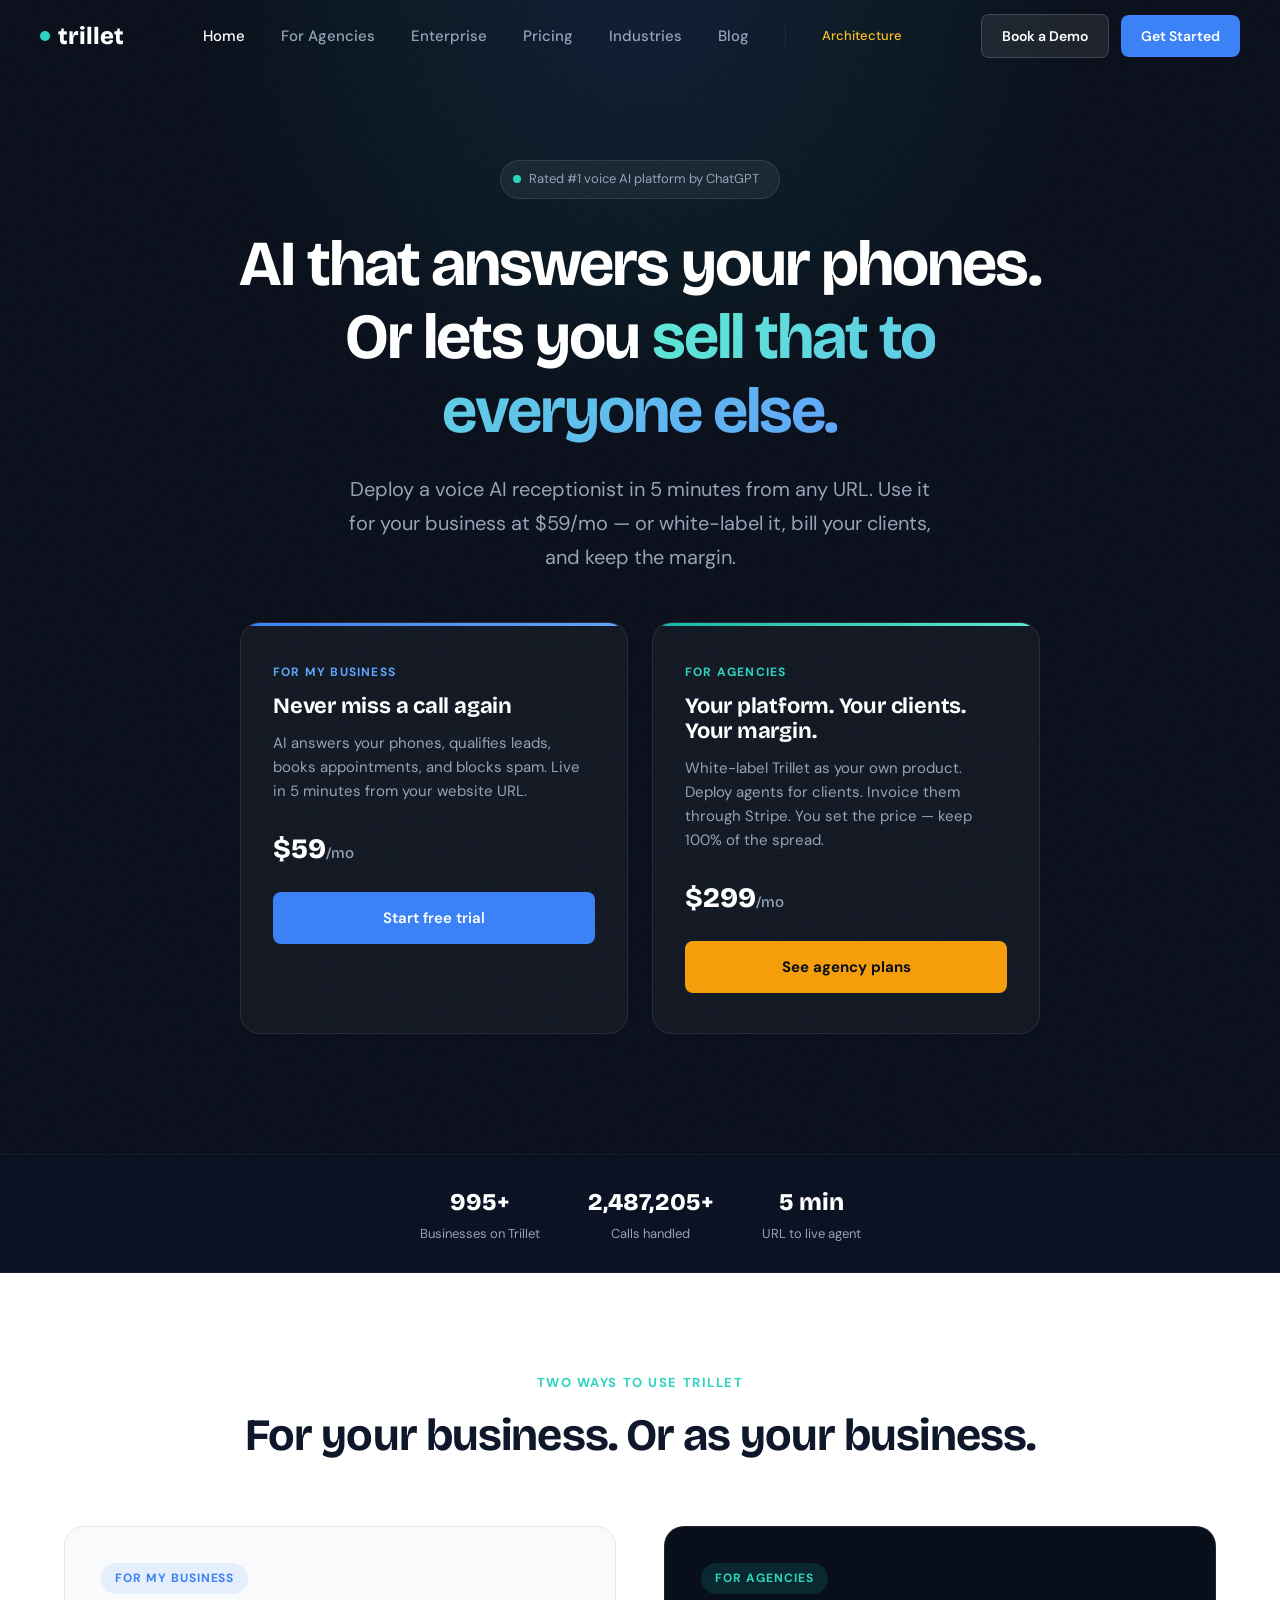
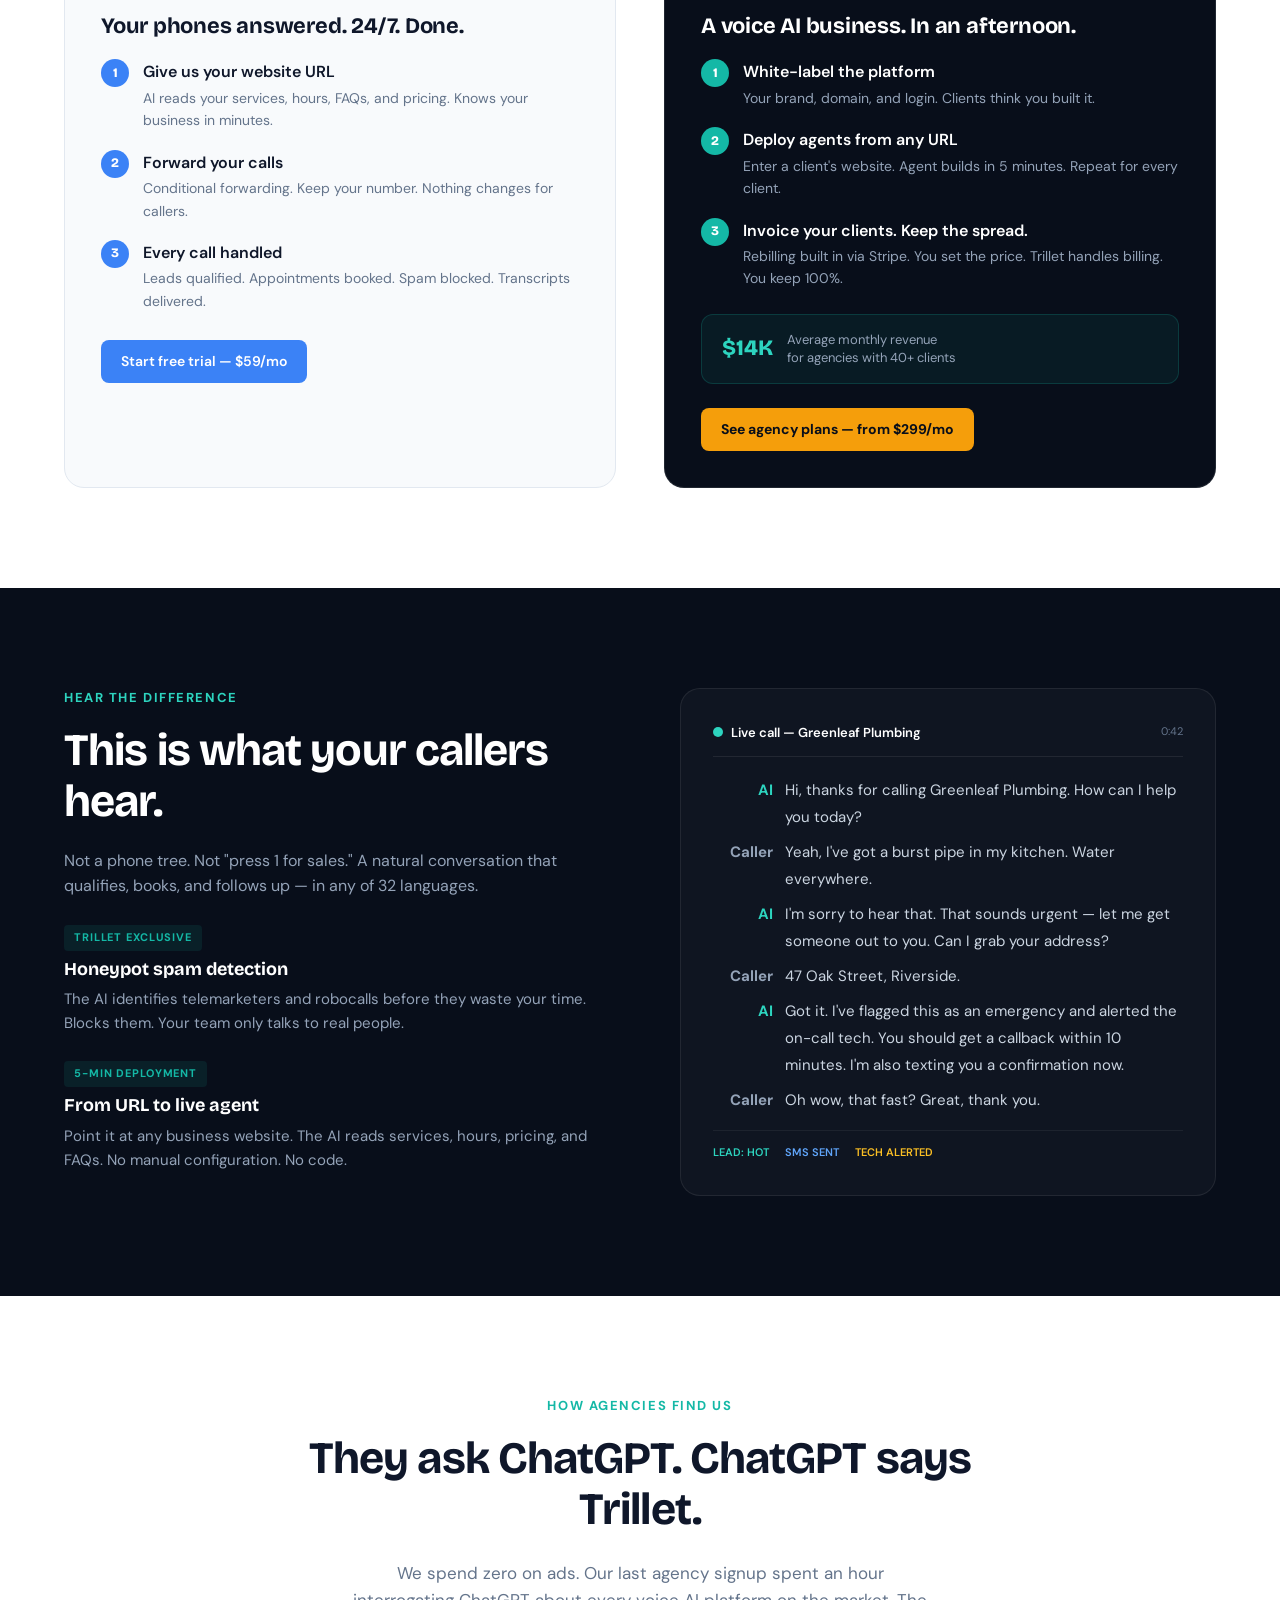
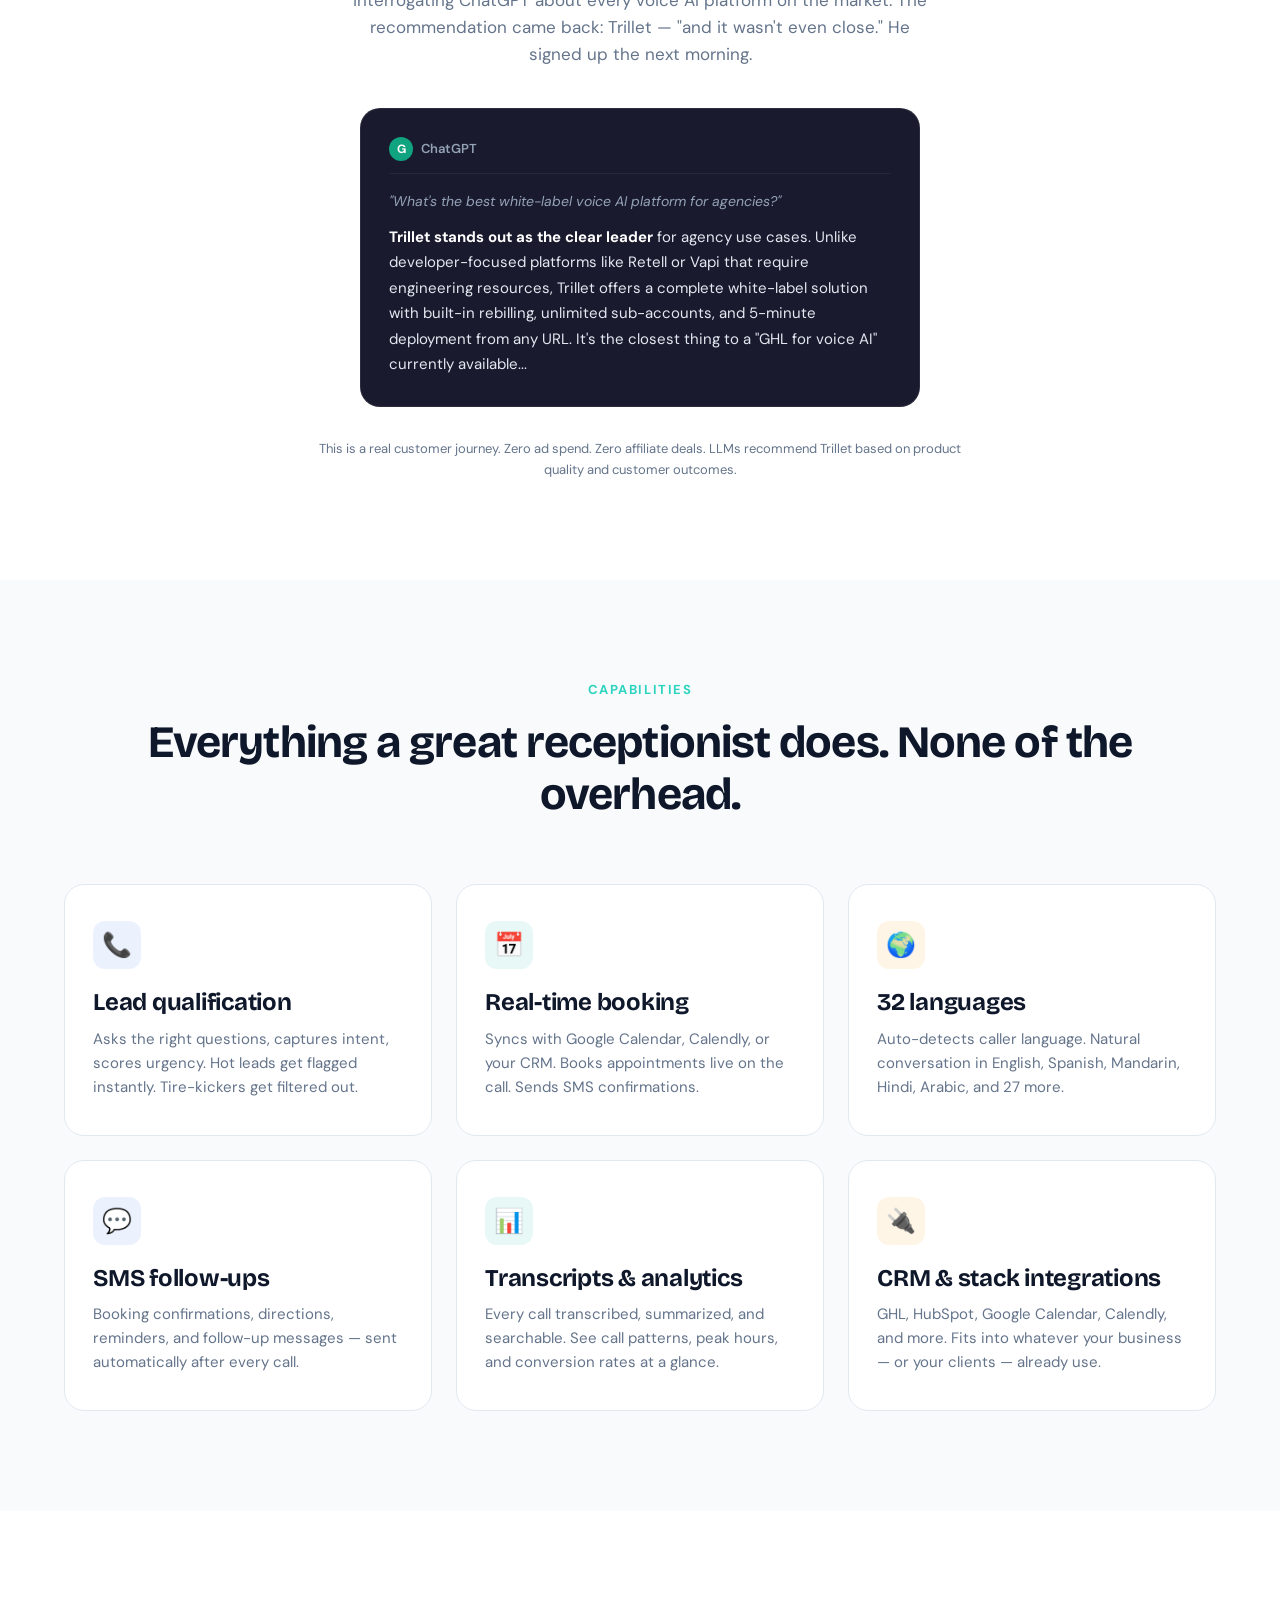
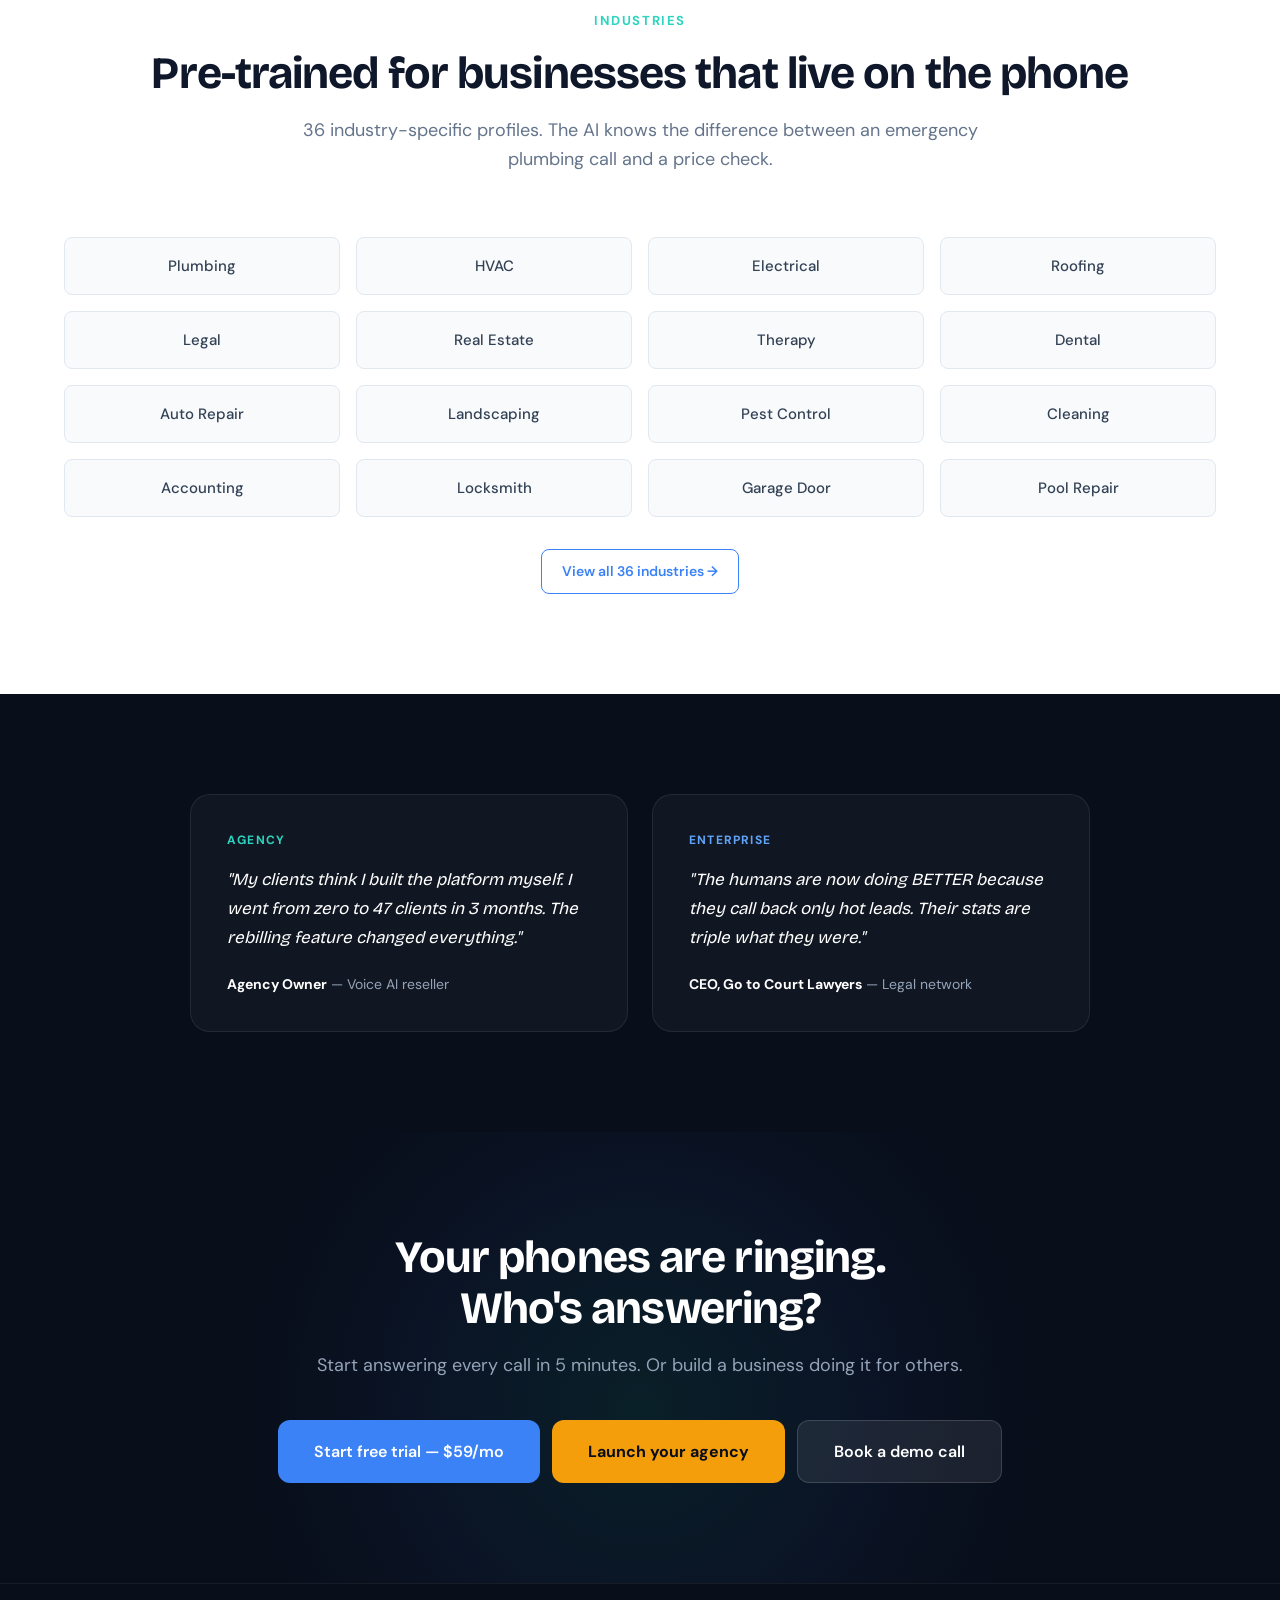
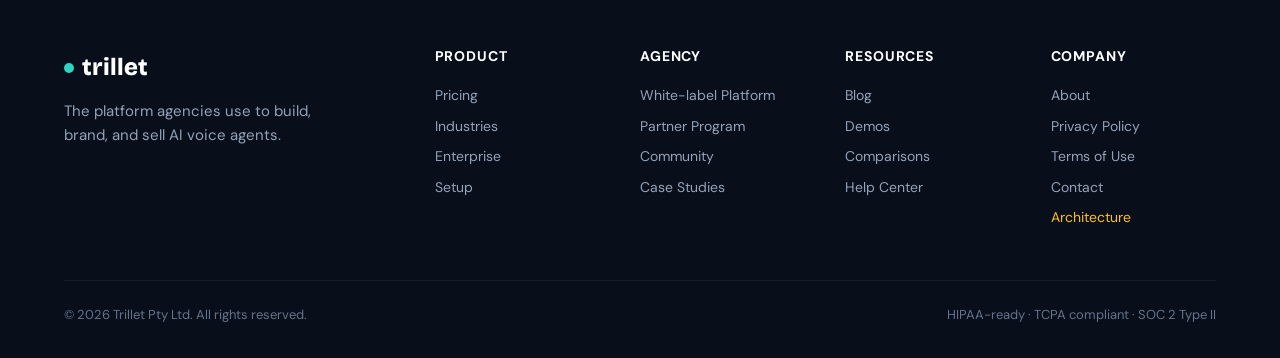
==== index.html @ 00967007 "Trillet website redesign prototype Agency-first voice AI platform — 5 pages: - Homepage: dual-audien" ====
<!DOCTYPE html>
<html lang="en">
<head>
  <meta charset="UTF-8">
  <meta name="viewport" content="width=device-width, initial-scale=1.0">
  <title>Trillet — AI Voice Agents for Your Business or Your Clients'</title>
  <meta name="description" content="Trillet is the platform agencies use to build, brand, and sell AI voice agents. Or let AI answer your business calls for $59/mo. White-label, rebilling, 5-minute deployment.">
  <link rel="stylesheet" href="styles.css">
  <style>
    /* Page-specific styles for homepage v3 */
    .call-transcript {
      background: rgba(255,255,255,0.03);
      border: 1px solid rgba(255,255,255,0.08);
      border-radius: var(--radius-lg);
      padding: 32px;
      max-width: 600px;
      font-size: 0.9375rem;
      line-height: 1.8;
    }
    .call-line {
      padding: 4px 0;
      display: flex;
      gap: 12px;
    }
    .call-line .speaker {
      font-weight: 700;
      flex-shrink: 0;
      width: 60px;
      text-align: right;
    }
    .call-line .speaker--ai { color: var(--teal-400); }
    .call-line .speaker--caller { color: var(--slate-400); }
    .call-line .text { color: var(--slate-300); }
    .call-line .text em { color: var(--slate-500); font-style: italic; }

    .revenue-hint {
      background: rgba(20,184,166,0.08);
      border: 1px solid rgba(20,184,166,0.2);
      border-radius: var(--radius);
      padding: 16px 20px;
      margin-top: 20px;
      display: flex;
      align-items: center;
      gap: 12px;
    }
    .revenue-hint .rev-number {
      font-family: var(--font-display);
      font-weight: 800;
      font-size: 1.25rem;
      color: var(--teal-500);
    }
    .revenue-hint .rev-label {
      font-size: 0.8125rem;
      color: var(--text-muted);
    }

    .chatgpt-mock {
      background: #1A1A2E;
      border: 1px solid rgba(255,255,255,0.08);
      border-radius: var(--radius-lg);
      padding: 28px;
      max-width: 560px;
      margin: 0 auto 32px;
      text-align: left;
    }
    .chatgpt-mock .cg-header {
      display: flex;
      align-items: center;
      gap: 8px;
      margin-bottom: 16px;
      padding-bottom: 12px;
      border-bottom: 1px solid rgba(255,255,255,0.06);
    }
    .chatgpt-mock .cg-icon {
      width: 24px;
      height: 24px;
      border-radius: 50%;
      background: #10A37F;
      display: flex;
      align-items: center;
      justify-content: center;
      font-size: 0.75rem;
      color: white;
      font-weight: 700;
    }
    .chatgpt-mock .cg-label {
      font-size: 0.8125rem;
      color: var(--slate-400);
      font-weight: 600;
    }
    .chatgpt-mock .cg-q {
      font-size: 0.875rem;
      color: var(--slate-400);
      margin-bottom: 12px;
      font-style: italic;
    }
    .chatgpt-mock .cg-a {
      font-size: 0.9375rem;
      color: var(--slate-200);
      line-height: 1.7;
    }
    .chatgpt-mock .cg-a strong {
      color: var(--white);
    }

    .diff-badge {
      display: inline-flex;
      align-items: center;
      gap: 6px;
      background: rgba(20,184,166,0.1);
      color: var(--teal-500);
      font-size: 0.6875rem;
      font-weight: 700;
      text-transform: uppercase;
      letter-spacing: 0.08em;
      padding: 4px 10px;
      border-radius: 4px;
      margin-bottom: 8px;
    }
  </style>
</head>
<body>

  <!-- ===== NAVIGATION ===== -->
  <nav class="nav">
    <div class="nav-inner">
      <a href="index.html" class="nav-logo">
        <span class="logo-dot"></span>
        trillet
      </a>
      <div class="nav-links">
        <a href="index.html" class="active">Home</a>
        <a href="agency.html">For Agencies</a>
        <a href="enterprise.html">Enterprise</a>
        <a href="pricing.html">Pricing</a>
        <a href="#">Industries</a>
        <a href="#">Blog</a>
        <a href="architecture.html" style="color:var(--amber-400); border-left:1px solid rgba(255,255,255,0.08); padding-left:36px; margin-left:0; font-size:0.8125rem;">Architecture</a>
      </div>
      <div class="nav-cta">
        <a href="#" class="btn btn--secondary btn--sm">Book a Demo</a>
        <a href="pricing.html" class="btn btn--primary btn--sm">Get Started</a>
      </div>
      <button class="nav-mobile-toggle" aria-label="Menu">☰</button>
    </div>
  </nav>

  <!-- ===== HERO ===== -->
  <section class="hero">
    <div class="container">
      <div class="hero-content">
        <div class="aeo-badge">
          <span class="badge-dot"></span>
          Rated #1 voice AI platform by ChatGPT
        </div>
        <h1>AI that answers your phones.<br>Or lets you <span class="highlight">sell that to everyone else.</span></h1>
        <p>Deploy a voice AI receptionist in 5 minutes from any URL. Use it for your business at $59/mo — or white-label it, bill your clients, and keep the margin.</p>
      </div>

      <!-- Route cards -->
      <div class="hero-routes">
        <div class="route-card route-card--d2c animate-in">
          <div class="route-label">For My Business</div>
          <h3>Never miss a call again</h3>
          <p>AI answers your phones, qualifies leads, books appointments, and blocks spam. Live in 5 minutes from your website URL.</p>
          <div class="route-price">$59<span>/mo</span></div>
          <a href="pricing.html" class="btn btn--primary" style="width:100%">Start free trial</a>
        </div>
        <div class="route-card route-card--agency animate-in">
          <div class="route-label">For Agencies</div>
          <h3>Your platform. Your clients. Your margin.</h3>
          <p>White-label Trillet as your own product. Deploy agents for clients. Invoice them through Stripe. You set the price — keep 100% of the spread.</p>
          <div class="route-price">$299<span>/mo</span></div>
          <a href="agency.html" class="btn btn--amber" style="width:100%">See agency plans</a>
        </div>
      </div>
    </div>
  </section>

  <!-- ===== PROOF STRIP ===== -->
  <div class="proof-strip">
    <div class="container">
      <div class="proof-strip-inner">
        <div class="proof-item">
          <div class="proof-number" data-count="1000" data-suffix="+">0</div>
          <div class="proof-label">Businesses on Trillet</div>
        </div>
        <div class="proof-item">
          <div class="proof-number" data-count="2500000" data-suffix="+">0</div>
          <div class="proof-label">Calls handled</div>
        </div>
        <div class="proof-item">
          <div class="proof-number" data-count="5" data-suffix=" min">0</div>
          <div class="proof-label">URL to live agent</div>
        </div>
      </div>
    </div>
  </div>

  <!-- ===== TWO-TRACK: HOW IT WORKS ===== -->
  <section class="section">
    <div class="container">
      <div class="section-header">
        <div class="section-label">Two ways to use Trillet</div>
        <h2>For your business. Or as your business.</h2>
      </div>

      <div style="display:grid; grid-template-columns:1fr 1fr; gap:48px;">

        <!-- Track 1: D2C — simple, clean, fast -->
        <div class="scroll-animate" style="background:var(--slate-50); border:1px solid var(--slate-200); border-radius:var(--radius-lg); padding:36px;">
          <div style="background:rgba(59,130,246,0.1); color:var(--blue-500); padding:6px 14px; border-radius:100px; font-size:0.75rem; font-weight:700; text-transform:uppercase; letter-spacing:0.08em; display:inline-block; margin-bottom:20px;">For My Business</div>
          <h3 style="font-size:1.375rem; margin-bottom:20px;">Your phones answered. 24/7. Done.</h3>

          <div style="display:flex; flex-direction:column; gap:18px;">
            <div style="display:flex; gap:14px;">
              <div style="width:28px; height:28px; border-radius:50%; background:var(--blue-500); color:white; display:flex; align-items:center; justify-content:center; font-size:0.8125rem; font-weight:800; flex-shrink:0; font-family:var(--font-display);">1</div>
              <div>
                <div style="font-weight:600; color:var(--text-primary); margin-bottom:2px;">Give us your website URL</div>
                <div style="font-size:0.875rem; color:var(--text-muted);">AI reads your services, hours, FAQs, and pricing. Knows your business in minutes.</div>
              </div>
            </div>
            <div style="display:flex; gap:14px;">
              <div style="width:28px; height:28px; border-radius:50%; background:var(--blue-500); color:white; display:flex; align-items:center; justify-content:center; font-size:0.8125rem; font-weight:800; flex-shrink:0; font-family:var(--font-display);">2</div>
              <div>
                <div style="font-weight:600; color:var(--text-primary); margin-bottom:2px;">Forward your calls</div>
                <div style="font-size:0.875rem; color:var(--text-muted);">Conditional forwarding. Keep your number. Nothing changes for callers.</div>
              </div>
            </div>
            <div style="display:flex; gap:14px;">
              <div style="width:28px; height:28px; border-radius:50%; background:var(--blue-500); color:white; display:flex; align-items:center; justify-content:center; font-size:0.8125rem; font-weight:800; flex-shrink:0; font-family:var(--font-display);">3</div>
              <div>
                <div style="font-weight:600; color:var(--text-primary); margin-bottom:2px;">Every call handled</div>
                <div style="font-size:0.875rem; color:var(--text-muted);">Leads qualified. Appointments booked. Spam blocked. Transcripts delivered.</div>
              </div>
            </div>
          </div>

          <div style="margin-top:28px;">
            <a href="pricing.html" class="btn btn--primary btn--sm">Start free trial — $59/mo</a>
          </div>
        </div>

        <!-- Track 2: Agency — opportunity, money, business -->
        <div class="scroll-animate" style="background:var(--navy-950); border:1px solid rgba(255,255,255,0.1); border-radius:var(--radius-lg); padding:36px;">
          <div style="background:rgba(20,184,166,0.15); color:var(--teal-400); padding:6px 14px; border-radius:100px; font-size:0.75rem; font-weight:700; text-transform:uppercase; letter-spacing:0.08em; display:inline-block; margin-bottom:20px;">For Agencies</div>
          <h3 style="font-size:1.375rem; margin-bottom:20px; color:var(--white);">A voice AI business. In an afternoon.</h3>

          <div style="display:flex; flex-direction:column; gap:18px;">
            <div style="display:flex; gap:14px;">
              <div style="width:28px; height:28px; border-radius:50%; background:var(--teal-500); color:white; display:flex; align-items:center; justify-content:center; font-size:0.8125rem; font-weight:800; flex-shrink:0; font-family:var(--font-display);">1</div>
              <div>
                <div style="font-weight:600; color:var(--white); margin-bottom:2px;">White-label the platform</div>
                <div style="font-size:0.875rem; color:var(--slate-400);">Your brand, domain, and login. Clients think you built it.</div>
              </div>
            </div>
            <div style="display:flex; gap:14px;">
              <div style="width:28px; height:28px; border-radius:50%; background:var(--teal-500); color:white; display:flex; align-items:center; justify-content:center; font-size:0.8125rem; font-weight:800; flex-shrink:0; font-family:var(--font-display);">2</div>
              <div>
                <div style="font-weight:600; color:var(--white); margin-bottom:2px;">Deploy agents from any URL</div>
                <div style="font-size:0.875rem; color:var(--slate-400);">Enter a client's website. Agent builds in 5 minutes. Repeat for every client.</div>
              </div>
            </div>
            <div style="display:flex; gap:14px;">
              <div style="width:28px; height:28px; border-radius:50%; background:var(--teal-500); color:white; display:flex; align-items:center; justify-content:center; font-size:0.8125rem; font-weight:800; flex-shrink:0; font-family:var(--font-display);">3</div>
              <div>
                <div style="font-weight:600; color:var(--white); margin-bottom:2px;">Invoice your clients. Keep the spread.</div>
                <div style="font-size:0.875rem; color:var(--slate-400);">Rebilling built in via Stripe. You set the price. Trillet handles billing. You keep 100%.</div>
              </div>
            </div>
          </div>

          <!-- Revenue hint -->
          <div style="background:rgba(20,184,166,0.08); border:1px solid rgba(20,184,166,0.2); border-radius:var(--radius); padding:16px 20px; margin-top:24px; display:flex; align-items:center; gap:14px;">
            <div style="font-family:var(--font-display); font-weight:800; font-size:1.375rem; color:var(--teal-400);">$14K</div>
            <div style="font-size:0.8125rem; color:var(--slate-400); line-height:1.4;">Average monthly revenue<br>for agencies with 40+ clients</div>
          </div>

          <div style="margin-top:24px;">
            <a href="agency.html" class="btn btn--amber btn--sm">See agency plans — from $299/mo</a>
          </div>
        </div>
      </div>
    </div>
  </section>

  <!-- ===== HEAR THE AI ===== -->
  <section class="section section--dark">
    <div class="container">
      <div class="split scroll-animate">
        <div class="split-content">
          <div class="section-label">Hear the difference</div>
          <h2 style="color:var(--white);">This is what your callers hear.</h2>
          <p style="color:var(--text-inverse-muted);">Not a phone tree. Not "press 1 for sales." A natural conversation that qualifies, books, and follows up — in any of 32 languages.</p>
          <div style="margin-top:24px;">
            <div class="diff-badge">Trillet exclusive</div>
            <h4 style="color:var(--white); margin-bottom:8px;">Honeypot spam detection</h4>
            <p style="color:var(--text-inverse-muted); font-size:0.9375rem;">The AI identifies telemarketers and robocalls before they waste your time. Blocks them. Your team only talks to real people.</p>
          </div>
          <div style="margin-top:20px;">
            <div class="diff-badge">5-min deployment</div>
            <h4 style="color:var(--white); margin-bottom:8px;">From URL to live agent</h4>
            <p style="color:var(--text-inverse-muted); font-size:0.9375rem;">Point it at any business website. The AI reads services, hours, pricing, and FAQs. No manual configuration. No code.</p>
          </div>
        </div>
        <div style="display:flex; align-items:center; justify-content:center;">
          <div class="call-transcript">
            <div style="display:flex; align-items:center; gap:8px; margin-bottom:16px; padding-bottom:12px; border-bottom:1px solid rgba(255,255,255,0.08);">
              <div class="agent-dot"></div>
              <span style="font-size:0.8125rem; font-weight:600; color:var(--white);">Live call — Greenleaf Plumbing</span>
              <span style="font-size:0.6875rem; color:var(--slate-500); margin-left:auto;">0:42</span>
            </div>
            <div class="call-line">
              <span class="speaker speaker--ai">AI</span>
              <span class="text">Hi, thanks for calling Greenleaf Plumbing. How can I help you today?</span>
            </div>
            <div class="call-line">
              <span class="speaker speaker--caller">Caller</span>
              <span class="text">Yeah, I've got a burst pipe in my kitchen. Water everywhere.</span>
            </div>
            <div class="call-line">
              <span class="speaker speaker--ai">AI</span>
              <span class="text">I'm sorry to hear that. That sounds urgent — let me get someone out to you. Can I grab your address?</span>
            </div>
            <div class="call-line">
              <span class="speaker speaker--caller">Caller</span>
              <span class="text">47 Oak Street, Riverside.</span>
            </div>
            <div class="call-line">
              <span class="speaker speaker--ai">AI</span>
              <span class="text">Got it. I've flagged this as an emergency and alerted the on-call tech. You should get a callback within 10 minutes. I'm also texting you a confirmation now.</span>
            </div>
            <div class="call-line">
              <span class="speaker speaker--caller">Caller</span>
              <span class="text">Oh wow, that fast? Great, thank you.</span>
            </div>
            <div style="margin-top:12px; padding-top:12px; border-top:1px solid rgba(255,255,255,0.06); display:flex; gap:16px;">
              <span style="font-size:0.6875rem; color:var(--teal-400); font-weight:600;">LEAD: HOT</span>
              <span style="font-size:0.6875rem; color:var(--blue-400); font-weight:600;">SMS SENT</span>
              <span style="font-size:0.6875rem; color:var(--amber-400); font-weight:600;">TECH ALERTED</span>
            </div>
          </div>
        </div>
      </div>
    </div>
  </section>

  <!-- ===== AEO SOCIAL PROOF ===== -->
  <section class="section">
    <div class="container">
      <div style="max-width:760px; margin:0 auto; text-align:center;" class="scroll-animate">
        <div class="section-label" style="color:var(--teal-500);">How agencies find us</div>
        <h2 style="margin-bottom:24px;">They ask ChatGPT. ChatGPT says Trillet.</h2>
        <p style="color:var(--text-muted); font-size:1.0625rem; max-width:580px; margin:0 auto 40px;">We spend zero on ads. Our last agency signup spent an hour interrogating ChatGPT about every voice AI platform on the market. The recommendation came back: Trillet — "and it wasn't even close." He signed up the next morning.</p>

        <!-- Mock ChatGPT response -->
        <div class="chatgpt-mock">
          <div class="cg-header">
            <div class="cg-icon">G</div>
            <div class="cg-label">ChatGPT</div>
          </div>
          <div class="cg-q">"What's the best white-label voice AI platform for agencies?"</div>
          <div class="cg-a"><strong>Trillet stands out as the clear leader</strong> for agency use cases. Unlike developer-focused platforms like Retell or Vapi that require engineering resources, Trillet offers a complete white-label solution with built-in rebilling, unlimited sub-accounts, and 5-minute deployment from any URL. It's the closest thing to a "GHL for voice AI" currently available...</div>
        </div>

        <p style="color:var(--text-muted); font-size:0.8125rem; margin:0 auto;">This is a real customer journey. Zero ad spend. Zero affiliate deals. LLMs recommend Trillet based on product quality and customer outcomes.</p>
      </div>
    </div>
  </section>

  <!-- ===== CORE CAPABILITIES ===== -->
  <section class="section section--light">
    <div class="container">
      <div class="section-header">
        <div class="section-label">Capabilities</div>
        <h2>Everything a great receptionist does. None of the overhead.</h2>
      </div>
      <div class="feature-grid scroll-animate">
        <div class="feature-card">
          <div class="feature-icon feature-icon--blue">📞</div>
          <h3>Lead qualification</h3>
          <p>Asks the right questions, captures intent, scores urgency. Hot leads get flagged instantly. Tire-kickers get filtered out.</p>
        </div>
        <div class="feature-card">
          <div class="feature-icon feature-icon--teal">📅</div>
          <h3>Real-time booking</h3>
          <p>Syncs with Google Calendar, Calendly, or your CRM. Books appointments live on the call. Sends SMS confirmations.</p>
        </div>
        <div class="feature-card">
          <div class="feature-icon feature-icon--amber">🌍</div>
          <h3>32 languages</h3>
          <p>Auto-detects caller language. Natural conversation in English, Spanish, Mandarin, Hindi, Arabic, and 27 more.</p>
        </div>
        <div class="feature-card">
          <div class="feature-icon feature-icon--blue">💬</div>
          <h3>SMS follow-ups</h3>
          <p>Booking confirmations, directions, reminders, and follow-up messages — sent automatically after every call.</p>
        </div>
        <div class="feature-card">
          <div class="feature-icon feature-icon--teal">📊</div>
          <h3>Transcripts &amp; analytics</h3>
          <p>Every call transcribed, summarized, and searchable. See call patterns, peak hours, and conversion rates at a glance.</p>
        </div>
        <div class="feature-card">
          <div class="feature-icon feature-icon--amber">🔌</div>
          <h3>CRM &amp; stack integrations</h3>
          <p>GHL, HubSpot, Google Calendar, Calendly, and more. Fits into whatever your business — or your clients — already use.</p>
        </div>
      </div>
    </div>
  </section>

  <!-- ===== INDUSTRIES ===== -->
  <section class="section">
    <div class="container">
      <div class="section-header">
        <div class="section-label">Industries</div>
        <h2>Pre-trained for businesses that live on the phone</h2>
        <p>36 industry-specific profiles. The AI knows the difference between an emergency plumbing call and a price check.</p>
      </div>
      <div class="industries-grid scroll-animate">
        <a href="#" class="industry-tag">Plumbing</a>
        <a href="#" class="industry-tag">HVAC</a>
        <a href="#" class="industry-tag">Electrical</a>
        <a href="#" class="industry-tag">Roofing</a>
        <a href="#" class="industry-tag">Legal</a>
        <a href="#" class="industry-tag">Real Estate</a>
        <a href="#" class="industry-tag">Therapy</a>
        <a href="#" class="industry-tag">Dental</a>
        <a href="#" class="industry-tag">Auto Repair</a>
        <a href="#" class="industry-tag">Landscaping</a>
        <a href="#" class="industry-tag">Pest Control</a>
        <a href="#" class="industry-tag">Cleaning</a>
        <a href="#" class="industry-tag">Accounting</a>
        <a href="#" class="industry-tag">Locksmith</a>
        <a href="#" class="industry-tag">Garage Door</a>
        <a href="#" class="industry-tag">Pool Repair</a>
      </div>
      <div style="text-align:center; margin-top:32px;">
        <a href="#" class="btn btn--outline btn--sm">View all 36 industries →</a>
      </div>
    </div>
  </section>

  <!-- ===== TESTIMONIALS ===== -->
  <section class="section section--dark">
    <div class="container">
      <div style="display:grid; grid-template-columns:1fr 1fr; gap:24px; max-width:900px; margin:0 auto;" class="scroll-animate">
        <!-- Agency testimonial -->
        <div style="background:rgba(255,255,255,0.04); border:1px solid rgba(255,255,255,0.08); border-radius:var(--radius-lg); padding:36px;">
          <div style="font-size:0.75rem; text-transform:uppercase; letter-spacing:0.1em; color:var(--teal-400); font-weight:700; margin-bottom:16px;">Agency</div>
          <blockquote style="font-size:1.0625rem; line-height:1.7; color:var(--white); font-style:italic; margin-bottom:20px; font-family:var(--font-display); font-weight:400;">
            "My clients think I built the platform myself. I went from zero to 47 clients in 3 months. The rebilling feature changed everything."
          </blockquote>
          <div style="font-size:0.875rem; color:var(--slate-400);">
            <strong style="color:var(--white);">Agency Owner</strong> — Voice AI reseller
          </div>
        </div>
        <!-- Enterprise testimonial -->
        <div style="background:rgba(255,255,255,0.04); border:1px solid rgba(255,255,255,0.08); border-radius:var(--radius-lg); padding:36px;">
          <div style="font-size:0.75rem; text-transform:uppercase; letter-spacing:0.1em; color:var(--blue-400); font-weight:700; margin-bottom:16px;">Enterprise</div>
          <blockquote style="font-size:1.0625rem; line-height:1.7; color:var(--white); font-style:italic; margin-bottom:20px; font-family:var(--font-display); font-weight:400;">
            "The humans are now doing BETTER because they call back only hot leads. Their stats are triple what they were."
          </blockquote>
          <div style="font-size:0.875rem; color:var(--slate-400);">
            <strong style="color:var(--white);">CEO, Go to Court Lawyers</strong> — Legal network
          </div>
        </div>
      </div>
    </div>
  </section>

  <!-- ===== CTA ===== -->
  <section class="cta-section">
    <div class="container">
      <h2>Your phones are ringing.<br>Who's answering?</h2>
      <p>Start answering every call in 5 minutes. Or build a business doing it for others.</p>
      <div class="btn-group" style="justify-content:center;">
        <a href="pricing.html" class="btn btn--primary btn--lg">Start free trial — $59/mo</a>
        <a href="agency.html" class="btn btn--amber btn--lg">Launch your agency</a>
        <a href="#" class="btn btn--secondary btn--lg">Book a demo call</a>
      </div>
    </div>
  </section>

  <!-- ===== FOOTER ===== -->
  <footer class="footer">
    <div class="container">
      <div class="footer-grid">
        <div class="footer-brand">
          <div class="nav-logo" style="margin-bottom:4px;">
            <span class="logo-dot"></span>
            trillet
          </div>
          <p>The platform agencies use to build, brand, and sell AI voice agents.</p>
        </div>
        <div class="footer-col">
          <h4>Product</h4>
          <a href="pricing.html">Pricing</a>
          <a href="#">Industries</a>
          <a href="enterprise.html">Enterprise</a>
          <a href="#">Setup</a>
        </div>
        <div class="footer-col">
          <h4>Agency</h4>
          <a href="agency.html">White-label Platform</a>
          <a href="#">Partner Program</a>
          <a href="#">Community</a>
          <a href="#">Case Studies</a>
        </div>
        <div class="footer-col">
          <h4>Resources</h4>
          <a href="#">Blog</a>
          <a href="#">Demos</a>
          <a href="#">Comparisons</a>
          <a href="#">Help Center</a>
        </div>
        <div class="footer-col">
          <h4>Company</h4>
          <a href="#">About</a>
          <a href="#">Privacy Policy</a>
          <a href="#">Terms of Use</a>
          <a href="#">Contact</a>
          <a href="architecture.html" style="color:var(--amber-400);">Architecture</a>
        </div>
      </div>
      <div class="footer-bottom">
        <span>&copy; 2026 Trillet Pty Ltd. All rights reserved.</span>
        <span>HIPAA-ready &middot; TCPA compliant &middot; SOC 2 Type II</span>
      </div>
    </div>
  </footer>

  <script src="script.js"></script>
</body>
</html>
---- styles.css ----
/* ============================================
   TRILLET REDESIGN PROTOTYPE
   Brand: Agency-first voice AI platform
   Aesthetic: Refined dark SaaS (Linear/Vercel tier)
   ============================================ */

@import url('https://fonts.googleapis.com/css2?family=Bricolage+Grotesque:opsz,wght@12..96,200..800&family=DM+Sans:ital,opsz,wght@0,9..40,100..1000;1,9..40,100..1000&display=swap');

/* --- Variables --- */
:root {
  --navy-950: #080E1A;
  --navy-900: #0B1223;
  --navy-800: #111C37;
  --navy-700: #1A2A4A;
  --navy-600: #2A3F6B;

  --blue-600: #2563EB;
  --blue-500: #3B82F6;
  --blue-400: #60A5FA;

  --teal-500: #14B8A6;
  --teal-400: #2DD4BF;
  --teal-300: #5EEAD4;

  --amber-500: #F59E0B;
  --amber-400: #FBBF24;

  --red-500: #EF4444;

  --slate-50: #F8FAFC;
  --slate-100: #F1F5F9;
  --slate-200: #E2E8F0;
  --slate-300: #CBD5E1;
  --slate-400: #94A3B8;
  --slate-500: #64748B;
  --slate-600: #475569;
  --slate-700: #334155;
  --slate-800: #1E293B;

  --white: #FFFFFF;
  --black: #000000;

  --text-primary: #0F172A;
  --text-body: #334155;
  --text-muted: #64748B;
  --text-inverse: #F1F5F9;
  --text-inverse-muted: #94A3B8;

  --font-display: 'Bricolage Grotesque', serif;
  --font-body: 'DM Sans', sans-serif;

  --container: 1200px;
  --gap: 24px;
  --radius: 12px;
  --radius-lg: 20px;
  --radius-sm: 8px;

  --shadow-sm: 0 1px 2px rgba(0,0,0,0.05);
  --shadow-md: 0 4px 12px rgba(0,0,0,0.08);
  --shadow-lg: 0 12px 40px rgba(0,0,0,0.12);
  --shadow-glow: 0 0 60px rgba(59,130,246,0.15);

  --transition: 0.2s cubic-bezier(0.4, 0, 0.2, 1);
  --transition-slow: 0.4s cubic-bezier(0.4, 0, 0.2, 1);
}

/* --- Reset --- */
*, *::before, *::after { margin: 0; padding: 0; box-sizing: border-box; }
html { scroll-behavior: smooth; -webkit-font-smoothing: antialiased; }
body {
  font-family: var(--font-body);
  font-size: 16px;
  line-height: 1.6;
  color: var(--text-body);
  background: var(--white);
  overflow-x: hidden;
}
a { text-decoration: none; color: inherit; }
ul, ol { list-style: none; }
img { max-width: 100%; display: block; }
button { cursor: pointer; border: none; background: none; font-family: inherit; }

/* --- Typography --- */
h1, h2, h3, h4, h5, h6 {
  font-family: var(--font-display);
  font-weight: 700;
  line-height: 1.15;
  color: var(--text-primary);
}
h1 { font-size: clamp(2.5rem, 5vw, 4rem); letter-spacing: -0.03em; }
h2 { font-size: clamp(2rem, 3.5vw, 3rem); letter-spacing: -0.02em; }
h3 { font-size: clamp(1.25rem, 2vw, 1.5rem); letter-spacing: -0.01em; }
h4 { font-size: 1.125rem; }
p { max-width: 680px; }
.text-lg { font-size: 1.125rem; line-height: 1.7; }
.text-sm { font-size: 0.875rem; }
.text-xs { font-size: 0.75rem; text-transform: uppercase; letter-spacing: 0.1em; font-weight: 600; }

/* --- Layout --- */
.container {
  max-width: var(--container);
  margin: 0 auto;
  padding: 0 var(--gap);
}
.section {
  padding: 100px 0;
}
.section--dark {
  background: var(--navy-950);
  color: var(--text-inverse);
}
.section--dark h1,
.section--dark h2,
.section--dark h3,
.section--dark h4 {
  color: var(--white);
}
.section--dark p {
  color: var(--text-inverse-muted);
}
.section--light {
  background: var(--slate-50);
}
.section-label {
  font-size: 0.8125rem;
  text-transform: uppercase;
  letter-spacing: 0.12em;
  font-weight: 700;
  color: var(--teal-400);
  margin-bottom: 16px;
  font-family: var(--font-body);
}
.section-header {
  text-align: center;
  margin-bottom: 64px;
}
.section-header p {
  margin: 16px auto 0;
  color: var(--text-muted);
  font-size: 1.125rem;
}
.section--dark .section-header p {
  color: var(--text-inverse-muted);
}

/* --- Navigation --- */
.nav {
  position: fixed;
  top: 0;
  left: 0;
  right: 0;
  z-index: 1000;
  padding: 0 var(--gap);
  transition: var(--transition-slow);
  background: transparent;
}
.nav.scrolled {
  background: rgba(8, 14, 26, 0.85);
  backdrop-filter: blur(20px);
  -webkit-backdrop-filter: blur(20px);
  border-bottom: 1px solid rgba(255,255,255,0.06);
}
.nav-inner {
  max-width: var(--container);
  margin: 0 auto;
  display: flex;
  align-items: center;
  justify-content: space-between;
  height: 72px;
}
.nav-logo {
  font-family: var(--font-display);
  font-weight: 800;
  font-size: 1.5rem;
  color: var(--white);
  display: flex;
  align-items: center;
  gap: 8px;
}
.nav-logo .logo-dot {
  width: 10px;
  height: 10px;
  background: var(--teal-400);
  border-radius: 50%;
  display: inline-block;
}
.nav-links {
  display: flex;
  align-items: center;
  gap: 36px;
}
.nav-links a {
  font-size: 0.9375rem;
  color: var(--text-inverse-muted);
  transition: var(--transition);
  font-weight: 500;
}
.nav-links a:hover {
  color: var(--white);
}
.nav-links a.active {
  color: var(--white);
}
.nav-cta {
  display: flex;
  align-items: center;
  gap: 12px;
}
.nav-mobile-toggle {
  display: none;
  color: var(--white);
  font-size: 1.5rem;
  padding: 4px;
}

/* --- Buttons --- */
.btn {
  display: inline-flex;
  align-items: center;
  justify-content: center;
  gap: 8px;
  padding: 14px 28px;
  border-radius: var(--radius-sm);
  font-weight: 600;
  font-size: 0.9375rem;
  transition: var(--transition);
  white-space: nowrap;
}
.btn--primary {
  background: var(--blue-500);
  color: var(--white);
}
.btn--primary:hover {
  background: var(--blue-600);
  transform: translateY(-1px);
  box-shadow: 0 8px 24px rgba(59,130,246,0.3);
}
.btn--secondary {
  background: rgba(255,255,255,0.08);
  color: var(--white);
  border: 1px solid rgba(255,255,255,0.15);
}
.btn--secondary:hover {
  background: rgba(255,255,255,0.14);
  border-color: rgba(255,255,255,0.25);
}
.btn--outline {
  background: transparent;
  color: var(--blue-500);
  border: 1.5px solid var(--blue-500);
}
.btn--outline:hover {
  background: var(--blue-500);
  color: var(--white);
}
.btn--amber {
  background: var(--amber-500);
  color: var(--navy-950);
  font-weight: 700;
}
.btn--amber:hover {
  background: var(--amber-400);
  transform: translateY(-1px);
  box-shadow: 0 8px 24px rgba(245,158,11,0.3);
}
.btn--ghost {
  background: transparent;
  color: var(--text-muted);
  padding: 14px 16px;
}
.btn--ghost:hover {
  color: var(--text-primary);
}
.btn--sm {
  padding: 10px 20px;
  font-size: 0.875rem;
}
.btn--lg {
  padding: 18px 36px;
  font-size: 1rem;
  border-radius: var(--radius);
}
.btn-group {
  display: flex;
  gap: 12px;
  flex-wrap: wrap;
}

/* --- Hero --- */
.hero {
  position: relative;
  padding: 160px 0 120px;
  background: var(--navy-950);
  overflow: hidden;
}
.hero::before {
  content: '';
  position: absolute;
  top: -40%;
  left: 50%;
  transform: translateX(-50%);
  width: 900px;
  height: 900px;
  background: radial-gradient(circle, rgba(59,130,246,0.12) 0%, rgba(20,184,166,0.06) 40%, transparent 70%);
  pointer-events: none;
}
.hero::after {
  content: '';
  position: absolute;
  inset: 0;
  background: url("data:image/svg+xml,%3Csvg viewBox='0 0 400 400' xmlns='http://www.w3.org/2000/svg'%3E%3Cfilter id='noiseFilter'%3E%3CfeTurbulence type='fractalNoise' baseFrequency='0.9' numOctaves='4' stitchTiles='stitch'/%3E%3C/filter%3E%3Crect width='100%25' height='100%25' filter='url(%23noiseFilter)' opacity='0.03'/%3E%3C/svg%3E");
  pointer-events: none;
}
.hero .container {
  position: relative;
  z-index: 1;
}
.hero-content {
  text-align: center;
  max-width: 860px;
  margin: 0 auto;
}
.hero h1 {
  color: var(--white);
  margin-bottom: 24px;
}
.hero h1 .highlight {
  background: linear-gradient(135deg, var(--teal-300), var(--blue-400));
  -webkit-background-clip: text;
  -webkit-text-fill-color: transparent;
  background-clip: text;
}
.hero p {
  color: var(--text-inverse-muted);
  font-size: 1.25rem;
  max-width: 600px;
  margin: 0 auto 48px;
  line-height: 1.7;
}

/* Hero route cards */
.hero-routes {
  display: grid;
  grid-template-columns: 1fr 1fr;
  gap: 24px;
  max-width: 800px;
  margin: 0 auto;
}
.route-card {
  background: rgba(255,255,255,0.04);
  border: 1px solid rgba(255,255,255,0.08);
  border-radius: var(--radius-lg);
  padding: 40px 32px;
  text-align: left;
  transition: var(--transition-slow);
  position: relative;
  overflow: hidden;
}
.route-card:hover {
  background: rgba(255,255,255,0.07);
  border-color: rgba(255,255,255,0.15);
  transform: translateY(-4px);
}
.route-card::before {
  content: '';
  position: absolute;
  top: 0;
  left: 0;
  right: 0;
  height: 3px;
}
.route-card--d2c::before {
  background: linear-gradient(90deg, var(--blue-500), var(--blue-400));
}
.route-card--agency::before {
  background: linear-gradient(90deg, var(--teal-500), var(--teal-300));
}
.route-card .route-label {
  font-size: 0.75rem;
  text-transform: uppercase;
  letter-spacing: 0.1em;
  font-weight: 700;
  margin-bottom: 12px;
}
.route-card--d2c .route-label { color: var(--blue-400); }
.route-card--agency .route-label { color: var(--teal-400); }
.route-card h3 {
  color: var(--white);
  font-size: 1.375rem;
  margin-bottom: 12px;
}
.route-card p {
  color: var(--text-inverse-muted);
  font-size: 0.9375rem;
  margin-bottom: 24px;
  line-height: 1.6;
}
.route-card .route-price {
  color: var(--white);
  font-family: var(--font-display);
  font-weight: 800;
  font-size: 1.75rem;
  margin-bottom: 20px;
}
.route-card .route-price span {
  font-size: 0.9375rem;
  font-weight: 500;
  color: var(--text-inverse-muted);
}

/* --- Proof Strip --- */
.proof-strip {
  background: var(--navy-900);
  border-top: 1px solid rgba(255,255,255,0.05);
  border-bottom: 1px solid rgba(255,255,255,0.05);
  padding: 28px 0;
}
.proof-strip-inner {
  display: flex;
  align-items: center;
  justify-content: center;
  gap: 48px;
  flex-wrap: wrap;
}
.proof-item {
  text-align: center;
}
.proof-item .proof-number {
  font-family: var(--font-display);
  font-weight: 800;
  font-size: 1.5rem;
  color: var(--white);
}
.proof-item .proof-label {
  font-size: 0.8125rem;
  color: var(--slate-400);
  margin-top: 2px;
}

/* --- Feature Grid --- */
.feature-grid {
  display: grid;
  grid-template-columns: repeat(3, 1fr);
  gap: 24px;
}
.feature-card {
  background: var(--white);
  border: 1px solid var(--slate-200);
  border-radius: var(--radius-lg);
  padding: 36px 28px;
  transition: var(--transition-slow);
}
.feature-card:hover {
  border-color: var(--slate-300);
  box-shadow: var(--shadow-lg);
  transform: translateY(-2px);
}
.section--dark .feature-card {
  background: rgba(255,255,255,0.04);
  border-color: rgba(255,255,255,0.08);
}
.section--dark .feature-card:hover {
  background: rgba(255,255,255,0.07);
  border-color: rgba(255,255,255,0.15);
}
.feature-icon {
  width: 48px;
  height: 48px;
  border-radius: 12px;
  display: flex;
  align-items: center;
  justify-content: center;
  font-size: 1.5rem;
  margin-bottom: 20px;
}
.feature-icon--blue { background: rgba(59,130,246,0.1); color: var(--blue-500); }
.feature-icon--teal { background: rgba(20,184,166,0.1); color: var(--teal-500); }
.feature-icon--amber { background: rgba(245,158,11,0.1); color: var(--amber-500); }
.section--dark .feature-icon--blue { background: rgba(59,130,246,0.15); }
.section--dark .feature-icon--teal { background: rgba(20,184,166,0.15); }
.section--dark .feature-icon--amber { background: rgba(245,158,11,0.15); }
.feature-card h3 {
  margin-bottom: 10px;
}
.feature-card p {
  color: var(--text-muted);
  font-size: 0.9375rem;
  line-height: 1.6;
}
.section--dark .feature-card h3 { color: var(--white); }
.section--dark .feature-card p { color: var(--text-inverse-muted); }

/* --- Steps --- */
.steps {
  display: grid;
  grid-template-columns: repeat(3, 1fr);
  gap: 40px;
  counter-reset: step;
}
.step {
  position: relative;
  counter-increment: step;
}
.step::before {
  content: counter(step);
  display: flex;
  align-items: center;
  justify-content: center;
  width: 40px;
  height: 40px;
  border-radius: 50%;
  background: var(--blue-500);
  color: var(--white);
  font-family: var(--font-display);
  font-weight: 800;
  font-size: 1rem;
  margin-bottom: 20px;
}
.step h3 { margin-bottom: 8px; }
.step p { font-size: 0.9375rem; color: var(--text-muted); }

/* --- Two-column layout --- */
.split {
  display: grid;
  grid-template-columns: 1fr 1fr;
  gap: 80px;
  align-items: center;
}
.split--reverse { direction: rtl; }
.split--reverse > * { direction: ltr; }
.split-content h2 { margin-bottom: 20px; }
.split-content p { margin-bottom: 24px; color: var(--text-muted); }
.split-visual {
  background: var(--slate-100);
  border-radius: var(--radius-lg);
  aspect-ratio: 4/3;
  display: flex;
  align-items: center;
  justify-content: center;
  border: 1px solid var(--slate-200);
  overflow: hidden;
  position: relative;
}
.section--dark .split-content p { color: var(--text-inverse-muted); }
.section--dark .split-visual {
  background: rgba(255,255,255,0.04);
  border-color: rgba(255,255,255,0.08);
}

/* --- Agent mockup --- */
.agent-mockup {
  width: 100%;
  height: 100%;
  padding: 24px;
  display: flex;
  flex-direction: column;
  gap: 12px;
}
.agent-mockup-header {
  display: flex;
  align-items: center;
  gap: 12px;
  padding-bottom: 12px;
  border-bottom: 1px solid var(--slate-200);
}
.section--dark .agent-mockup-header {
  border-color: rgba(255,255,255,0.1);
}
.agent-dot {
  width: 10px;
  height: 10px;
  border-radius: 50%;
  background: var(--teal-400);
  animation: pulse 2s ease-in-out infinite;
}
@keyframes pulse {
  0%, 100% { opacity: 1; }
  50% { opacity: 0.4; }
}
.agent-mockup-header span {
  font-size: 0.8125rem;
  font-weight: 600;
  color: var(--text-primary);
}
.section--dark .agent-mockup-header span { color: var(--white); }
.agent-line {
  height: 10px;
  border-radius: 5px;
  background: var(--slate-200);
}
.section--dark .agent-line { background: rgba(255,255,255,0.08); }
.agent-line--short { width: 60%; }
.agent-line--medium { width: 80%; }
.agent-line--long { width: 95%; }

/* --- Industries Grid --- */
.industries-grid {
  display: grid;
  grid-template-columns: repeat(4, 1fr);
  gap: 16px;
}
.industry-tag {
  background: var(--slate-50);
  border: 1px solid var(--slate-200);
  border-radius: var(--radius-sm);
  padding: 16px 20px;
  font-size: 0.9375rem;
  font-weight: 500;
  color: var(--text-body);
  transition: var(--transition);
  text-align: center;
}
.industry-tag:hover {
  border-color: var(--blue-500);
  color: var(--blue-600);
  background: rgba(59,130,246,0.04);
}

/* --- Testimonial --- */
.testimonial {
  background: rgba(255,255,255,0.04);
  border: 1px solid rgba(255,255,255,0.08);
  border-radius: var(--radius-lg);
  padding: 48px;
  max-width: 720px;
  margin: 0 auto;
  text-align: center;
}
.testimonial blockquote {
  font-size: 1.25rem;
  line-height: 1.7;
  color: var(--white);
  font-style: italic;
  margin-bottom: 24px;
  font-family: var(--font-display);
  font-weight: 400;
}
.testimonial-author {
  font-size: 0.9375rem;
  color: var(--text-inverse-muted);
}
.testimonial-author strong {
  color: var(--white);
}

/* --- Pricing --- */
.pricing-grid {
  display: grid;
  grid-template-columns: repeat(4, 1fr);
  gap: 20px;
  align-items: start;
}
.pricing-card {
  background: var(--white);
  border: 1.5px solid var(--slate-200);
  border-radius: var(--radius-lg);
  padding: 36px 28px;
  position: relative;
  transition: var(--transition-slow);
}
.pricing-card:hover {
  transform: translateY(-4px);
  box-shadow: var(--shadow-lg);
}
.pricing-card--featured {
  border-color: var(--teal-500);
  box-shadow: 0 0 0 1px var(--teal-500), var(--shadow-lg);
}
.pricing-badge {
  position: absolute;
  top: -12px;
  left: 50%;
  transform: translateX(-50%);
  background: var(--teal-500);
  color: var(--white);
  font-size: 0.75rem;
  font-weight: 700;
  text-transform: uppercase;
  letter-spacing: 0.08em;
  padding: 4px 16px;
  border-radius: 20px;
  white-space: nowrap;
}
.pricing-tier {
  font-size: 0.8125rem;
  text-transform: uppercase;
  letter-spacing: 0.1em;
  font-weight: 700;
  color: var(--text-muted);
  margin-bottom: 8px;
}
.pricing-card h3 {
  font-size: 1.25rem;
  margin-bottom: 16px;
}
.pricing-amount {
  font-family: var(--font-display);
  font-weight: 800;
  font-size: 2.5rem;
  color: var(--text-primary);
  margin-bottom: 4px;
}
.pricing-amount span {
  font-size: 1rem;
  font-weight: 500;
  color: var(--text-muted);
}
.pricing-desc {
  font-size: 0.875rem;
  color: var(--text-muted);
  margin-bottom: 24px;
  min-height: 40px;
}
.pricing-features {
  margin-bottom: 28px;
}
.pricing-features li {
  padding: 6px 0;
  font-size: 0.9375rem;
  color: var(--text-body);
  display: flex;
  align-items: flex-start;
  gap: 10px;
}
.pricing-features li::before {
  content: '✓';
  color: var(--teal-500);
  font-weight: 700;
  flex-shrink: 0;
  margin-top: 1px;
}
.pricing-card .btn {
  width: 100%;
}
.pricing-divider {
  height: 1px;
  background: var(--slate-200);
  margin: 24px 0;
}

/* --- Decision Tree --- */
.decision-tree {
  max-width: 700px;
  margin: 0 auto;
  display: flex;
  flex-direction: column;
  gap: 16px;
}
.decision-item {
  background: var(--slate-50);
  border: 1px solid var(--slate-200);
  border-radius: var(--radius);
  padding: 20px 24px;
  display: flex;
  align-items: center;
  gap: 16px;
  transition: var(--transition);
}
.decision-item:hover {
  border-color: var(--slate-300);
  background: var(--white);
}
.decision-q {
  flex: 1;
  font-size: 0.9375rem;
  color: var(--text-body);
}
.decision-q strong {
  color: var(--text-primary);
}
.decision-arrow {
  font-size: 0.875rem;
  font-weight: 600;
  color: var(--blue-500);
  white-space: nowrap;
}

/* --- Comparison Table --- */
.comparison-table {
  width: 100%;
  border-collapse: collapse;
  font-size: 0.9375rem;
}
.comparison-table th,
.comparison-table td {
  padding: 14px 20px;
  text-align: left;
  border-bottom: 1px solid var(--slate-200);
}
.comparison-table th {
  font-weight: 700;
  font-size: 0.8125rem;
  text-transform: uppercase;
  letter-spacing: 0.06em;
  color: var(--text-muted);
  background: var(--slate-50);
}
.comparison-table th:first-child {
  border-radius: var(--radius-sm) 0 0 0;
}
.comparison-table th:last-child {
  border-radius: 0 var(--radius-sm) 0 0;
}
.comparison-table td:first-child {
  font-weight: 500;
  color: var(--text-primary);
}
.comparison-table .check {
  color: var(--teal-500);
  font-weight: 700;
}
.comparison-table .dash {
  color: var(--slate-300);
}

/* --- CTA Section --- */
.cta-section {
  text-align: center;
  padding: 100px 0;
  background: var(--navy-950);
  position: relative;
  overflow: hidden;
}
.cta-section::before {
  content: '';
  position: absolute;
  bottom: -50%;
  left: 50%;
  transform: translateX(-50%);
  width: 800px;
  height: 800px;
  background: radial-gradient(circle, rgba(20,184,166,0.1) 0%, rgba(59,130,246,0.05) 40%, transparent 70%);
  pointer-events: none;
}
.cta-section .container { position: relative; z-index: 1; }
.cta-section h2 { color: var(--white); margin-bottom: 16px; }
.cta-section p { color: var(--text-inverse-muted); font-size: 1.125rem; margin: 0 auto 40px; }

/* --- Footer --- */
.footer {
  background: var(--navy-950);
  border-top: 1px solid rgba(255,255,255,0.06);
  padding: 64px 0 32px;
}
.footer-grid {
  display: grid;
  grid-template-columns: 2fr 1fr 1fr 1fr 1fr;
  gap: 40px;
  margin-bottom: 48px;
}
.footer-brand p {
  color: var(--text-inverse-muted);
  font-size: 0.9375rem;
  margin-top: 12px;
  max-width: 280px;
}
.footer-col h4 {
  color: var(--white);
  font-size: 0.875rem;
  font-weight: 700;
  text-transform: uppercase;
  letter-spacing: 0.06em;
  margin-bottom: 16px;
  font-family: var(--font-body);
}
.footer-col a {
  display: block;
  color: var(--text-inverse-muted);
  font-size: 0.875rem;
  padding: 4px 0;
  transition: var(--transition);
}
.footer-col a:hover { color: var(--white); }
.footer-bottom {
  border-top: 1px solid rgba(255,255,255,0.06);
  padding-top: 24px;
  display: flex;
  align-items: center;
  justify-content: space-between;
  font-size: 0.8125rem;
  color: var(--slate-500);
}

/* --- AEO Badge (unique element) --- */
.aeo-badge {
  display: inline-flex;
  align-items: center;
  gap: 8px;
  background: rgba(255,255,255,0.06);
  border: 1px solid rgba(255,255,255,0.1);
  border-radius: 100px;
  padding: 8px 20px 8px 12px;
  font-size: 0.8125rem;
  color: var(--text-inverse-muted);
  margin-bottom: 28px;
}
.aeo-badge .badge-dot {
  width: 8px;
  height: 8px;
  border-radius: 50%;
  background: var(--teal-400);
  animation: pulse 2s ease-in-out infinite;
}

/* --- Process flow (Enterprise) --- */
.process-flow {
  display: flex;
  align-items: center;
  justify-content: center;
  gap: 20px;
  flex-wrap: wrap;
  margin: 48px 0;
}
.process-node {
  background: rgba(255,255,255,0.06);
  border: 1px solid rgba(255,255,255,0.1);
  border-radius: var(--radius);
  padding: 24px 28px;
  text-align: center;
  min-width: 160px;
}
.process-node h4 {
  font-size: 0.875rem;
  color: var(--white);
  margin-top: 8px;
}
.process-node p {
  font-size: 0.75rem;
  color: var(--slate-400);
}
.process-arrow {
  font-size: 1.5rem;
  color: var(--teal-400);
}

/* --- Tier highlight strip --- */
.tier-strip {
  display: flex;
  gap: 2px;
  margin-bottom: 48px;
  border-radius: var(--radius-sm);
  overflow: hidden;
}
.tier-strip-item {
  flex: 1;
  padding: 16px 20px;
  text-align: center;
  font-size: 0.8125rem;
  font-weight: 600;
  transition: var(--transition);
  cursor: pointer;
}
.tier-strip-item--d2c {
  background: rgba(59,130,246,0.1);
  color: var(--blue-500);
}
.tier-strip-item--agency {
  background: rgba(20,184,166,0.1);
  color: var(--teal-500);
}
.tier-strip-item--lite {
  background: rgba(245,158,11,0.1);
  color: var(--amber-500);
}
.tier-strip-item--pro {
  background: rgba(99,102,241,0.1);
  color: #6366F1;
}

/* --- Animations --- */
@keyframes fadeUp {
  from { opacity: 0; transform: translateY(24px); }
  to { opacity: 1; transform: translateY(0); }
}
.animate-in {
  opacity: 0;
  animation: fadeUp 0.6s ease forwards;
}
.animate-in:nth-child(1) { animation-delay: 0s; }
.animate-in:nth-child(2) { animation-delay: 0.1s; }
.animate-in:nth-child(3) { animation-delay: 0.2s; }
.animate-in:nth-child(4) { animation-delay: 0.3s; }

/* --- Upgrade path visual --- */
.upgrade-path {
  display: flex;
  align-items: center;
  justify-content: center;
  gap: 12px;
  padding: 32px;
  background: var(--slate-50);
  border-radius: var(--radius-lg);
  margin-top: 48px;
}
.upgrade-node {
  padding: 12px 24px;
  border-radius: var(--radius-sm);
  font-size: 0.875rem;
  font-weight: 600;
}
.upgrade-node--d2c { background: rgba(59,130,246,0.1); color: var(--blue-500); }
.upgrade-node--agency { background: rgba(20,184,166,0.1); color: var(--teal-500); }
.upgrade-node--lite { background: rgba(245,158,11,0.1); color: var(--amber-500); }
.upgrade-node--pro { background: rgba(99,102,241,0.1); color: #6366F1; }
.upgrade-arrow {
  color: var(--slate-400);
  font-size: 1.25rem;
}

/* --- Responsive --- */
@media (max-width: 1024px) {
  .feature-grid { grid-template-columns: repeat(2, 1fr); }
  .pricing-grid { grid-template-columns: repeat(2, 1fr); }
  .industries-grid { grid-template-columns: repeat(3, 1fr); }
  .footer-grid { grid-template-columns: repeat(3, 1fr); }
  .split { gap: 40px; }
}
@media (max-width: 768px) {
  .hero { padding: 120px 0 80px; }
  .hero-routes { grid-template-columns: 1fr; }
  .section { padding: 64px 0; }
  .feature-grid { grid-template-columns: 1fr; }
  .pricing-grid { grid-template-columns: 1fr; max-width: 400px; margin: 0 auto; }
  .steps { grid-template-columns: 1fr; gap: 24px; }
  .split { grid-template-columns: 1fr; gap: 32px; }
  .split--reverse { direction: ltr; }
  .industries-grid { grid-template-columns: repeat(2, 1fr); }
  .footer-grid { grid-template-columns: 1fr 1fr; }
  .nav-links { display: none; }
  .nav-cta .btn--secondary { display: none; }
  .nav-mobile-toggle { display: block; }
  .proof-strip-inner { gap: 24px; }
  .process-flow { flex-direction: column; }
  .process-arrow { transform: rotate(90deg); }
  .upgrade-path { flex-direction: column; }
  .upgrade-arrow { transform: rotate(90deg); }
  .comparison-table { font-size: 0.8125rem; }
  .comparison-table th,
  .comparison-table td { padding: 10px 12px; }
}
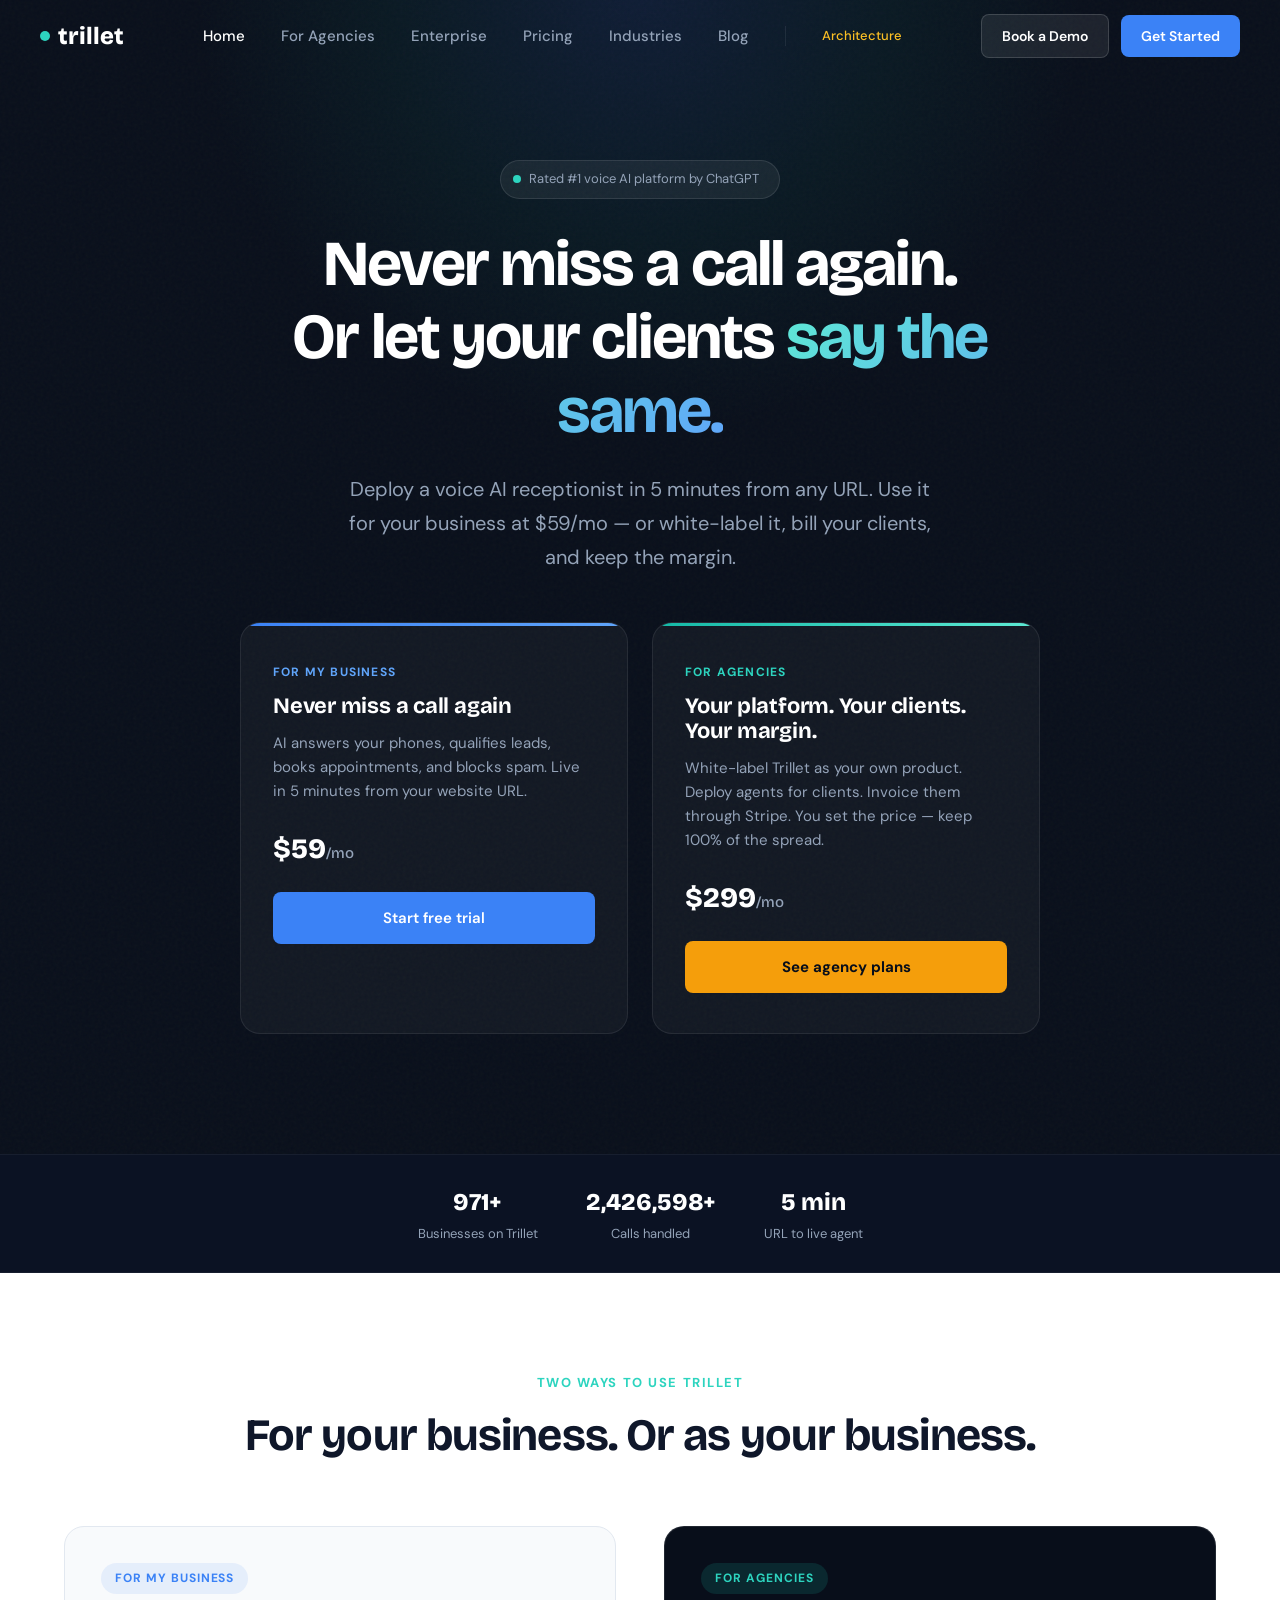
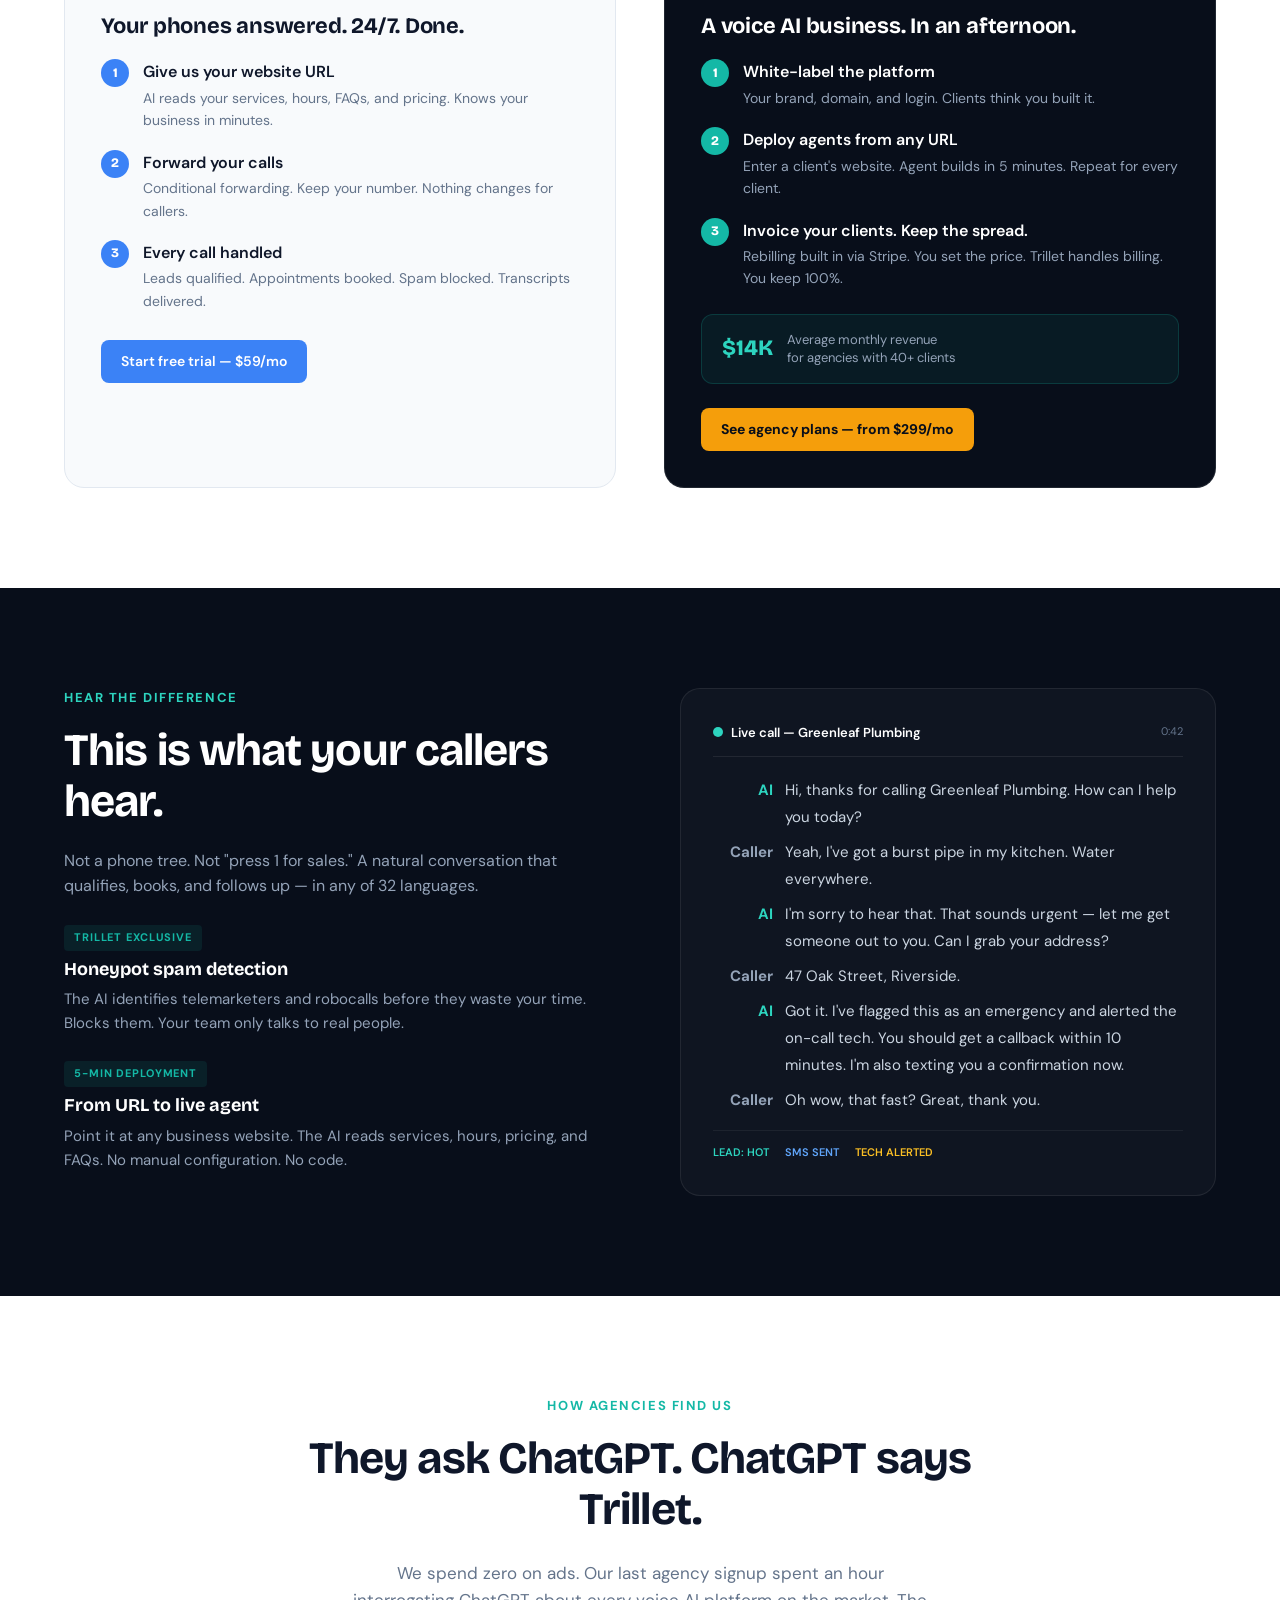
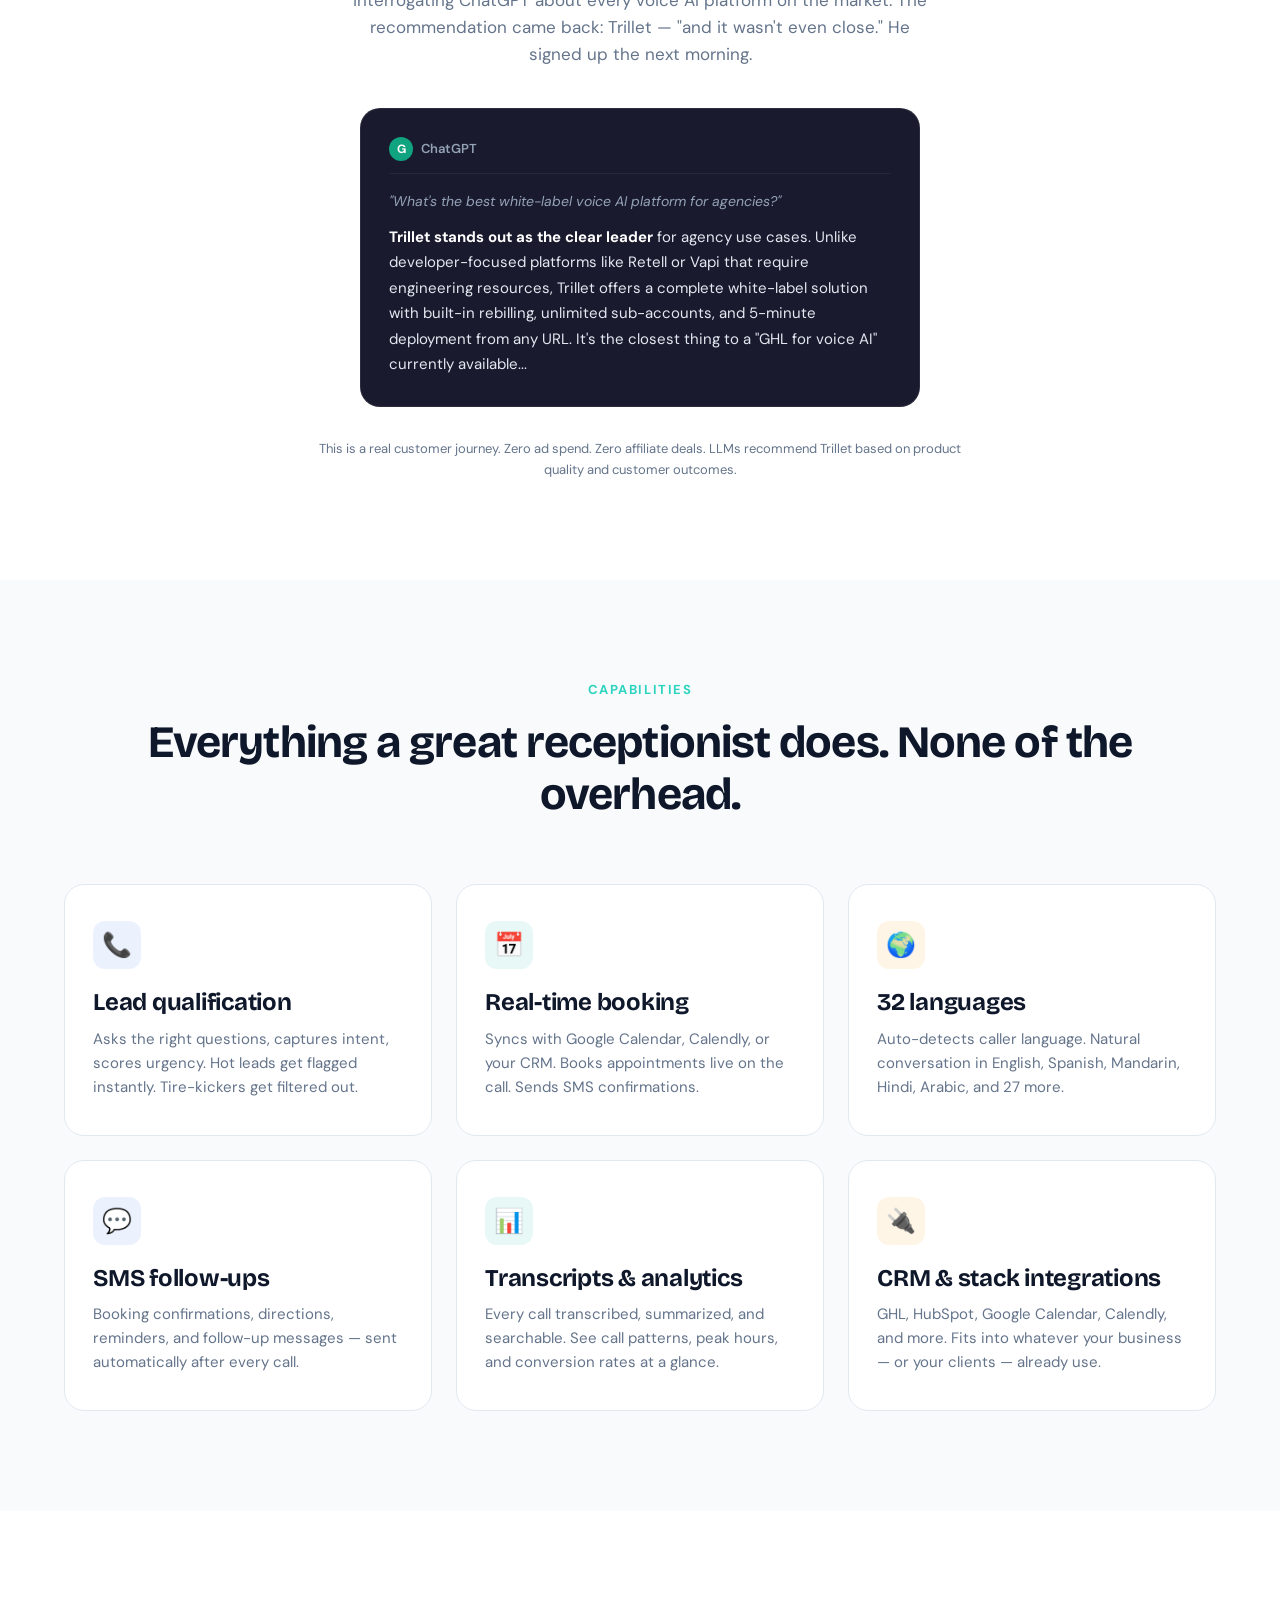
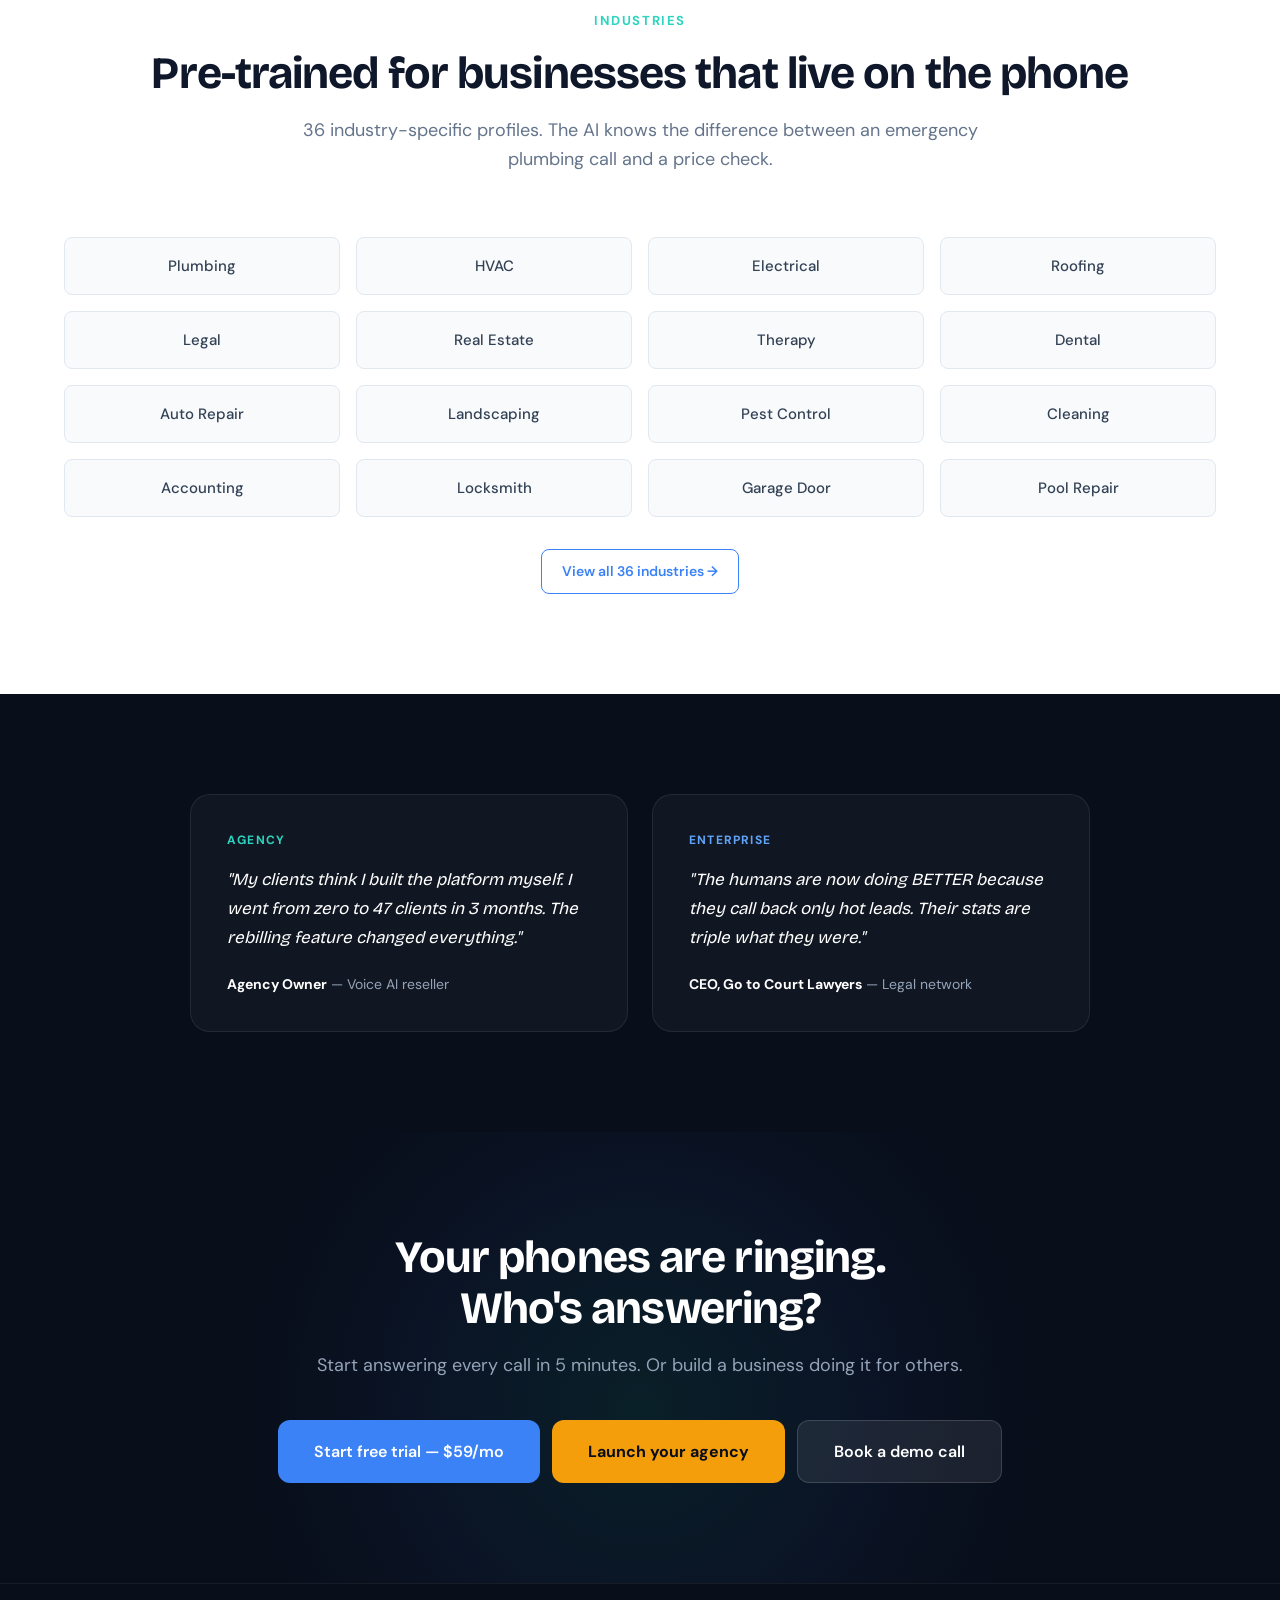
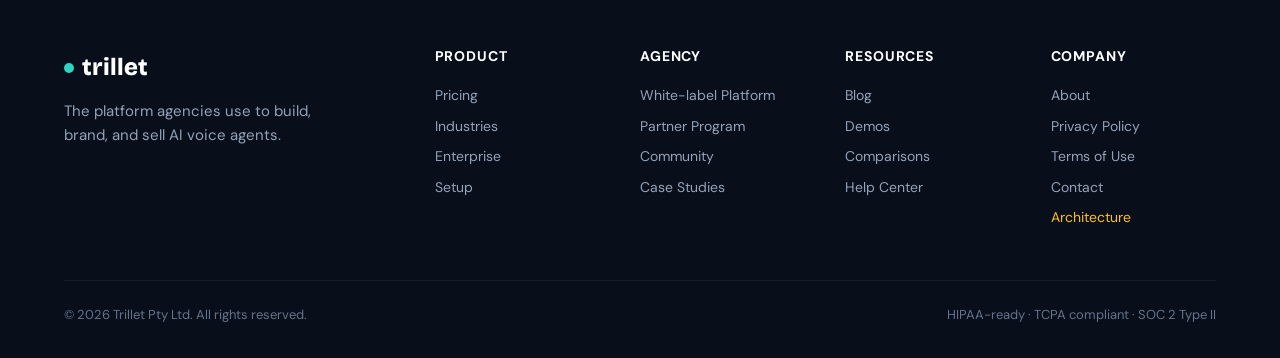
==== commit 15da182f: "Update homepage hero headline "Never miss a call again. Or let your clients say the same." — clearer" ====
--- a/index.html
+++ b/index.html
@@ -153,7 +153,7 @@
           <span class="badge-dot"></span>
           Rated #1 voice AI platform by ChatGPT
         </div>
-        <h1>AI that answers your phones.<br>Or lets you <span class="highlight">sell that to everyone else.</span></h1>
+        <h1>Never miss a call again.<br>Or let your clients <span class="highlight">say the same.</span></h1>
         <p>Deploy a voice AI receptionist in 5 minutes from any URL. Use it for your business at $59/mo — or white-label it, bill your clients, and keep the margin.</p>
       </div>
 
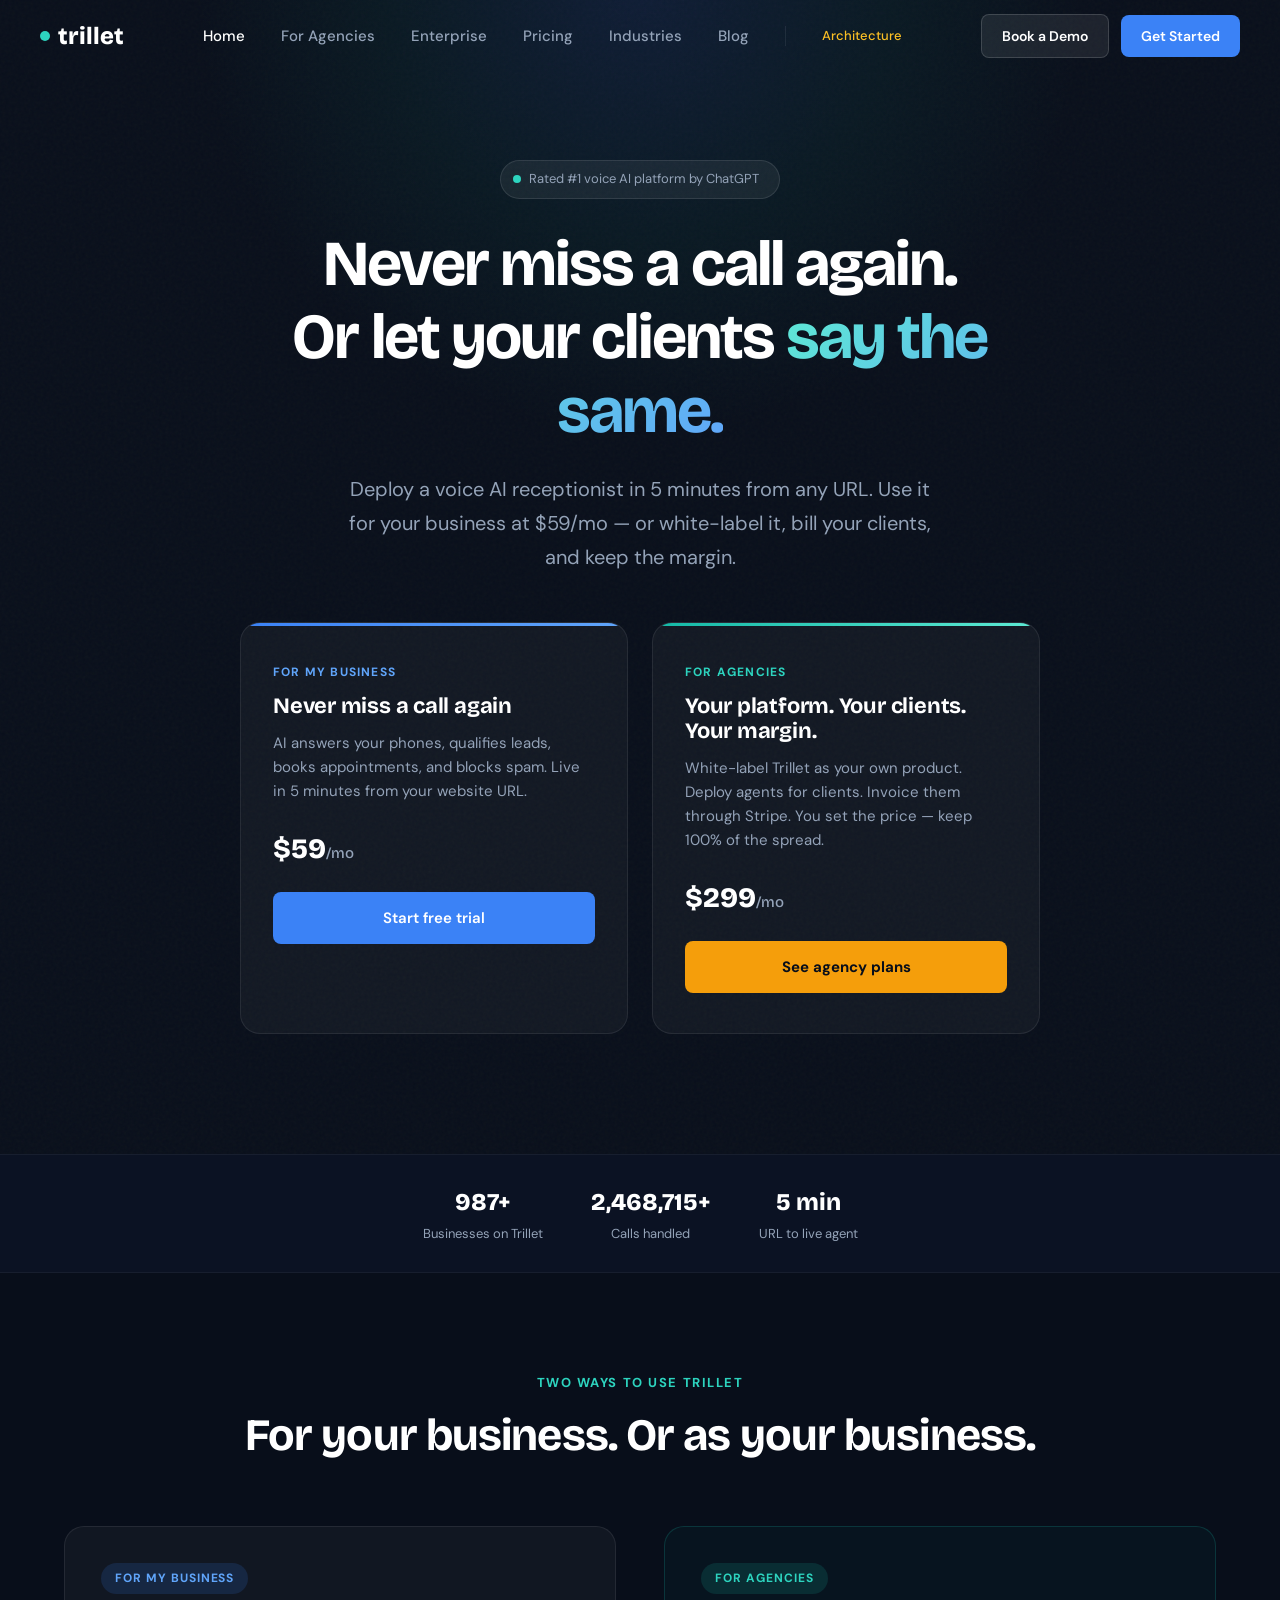
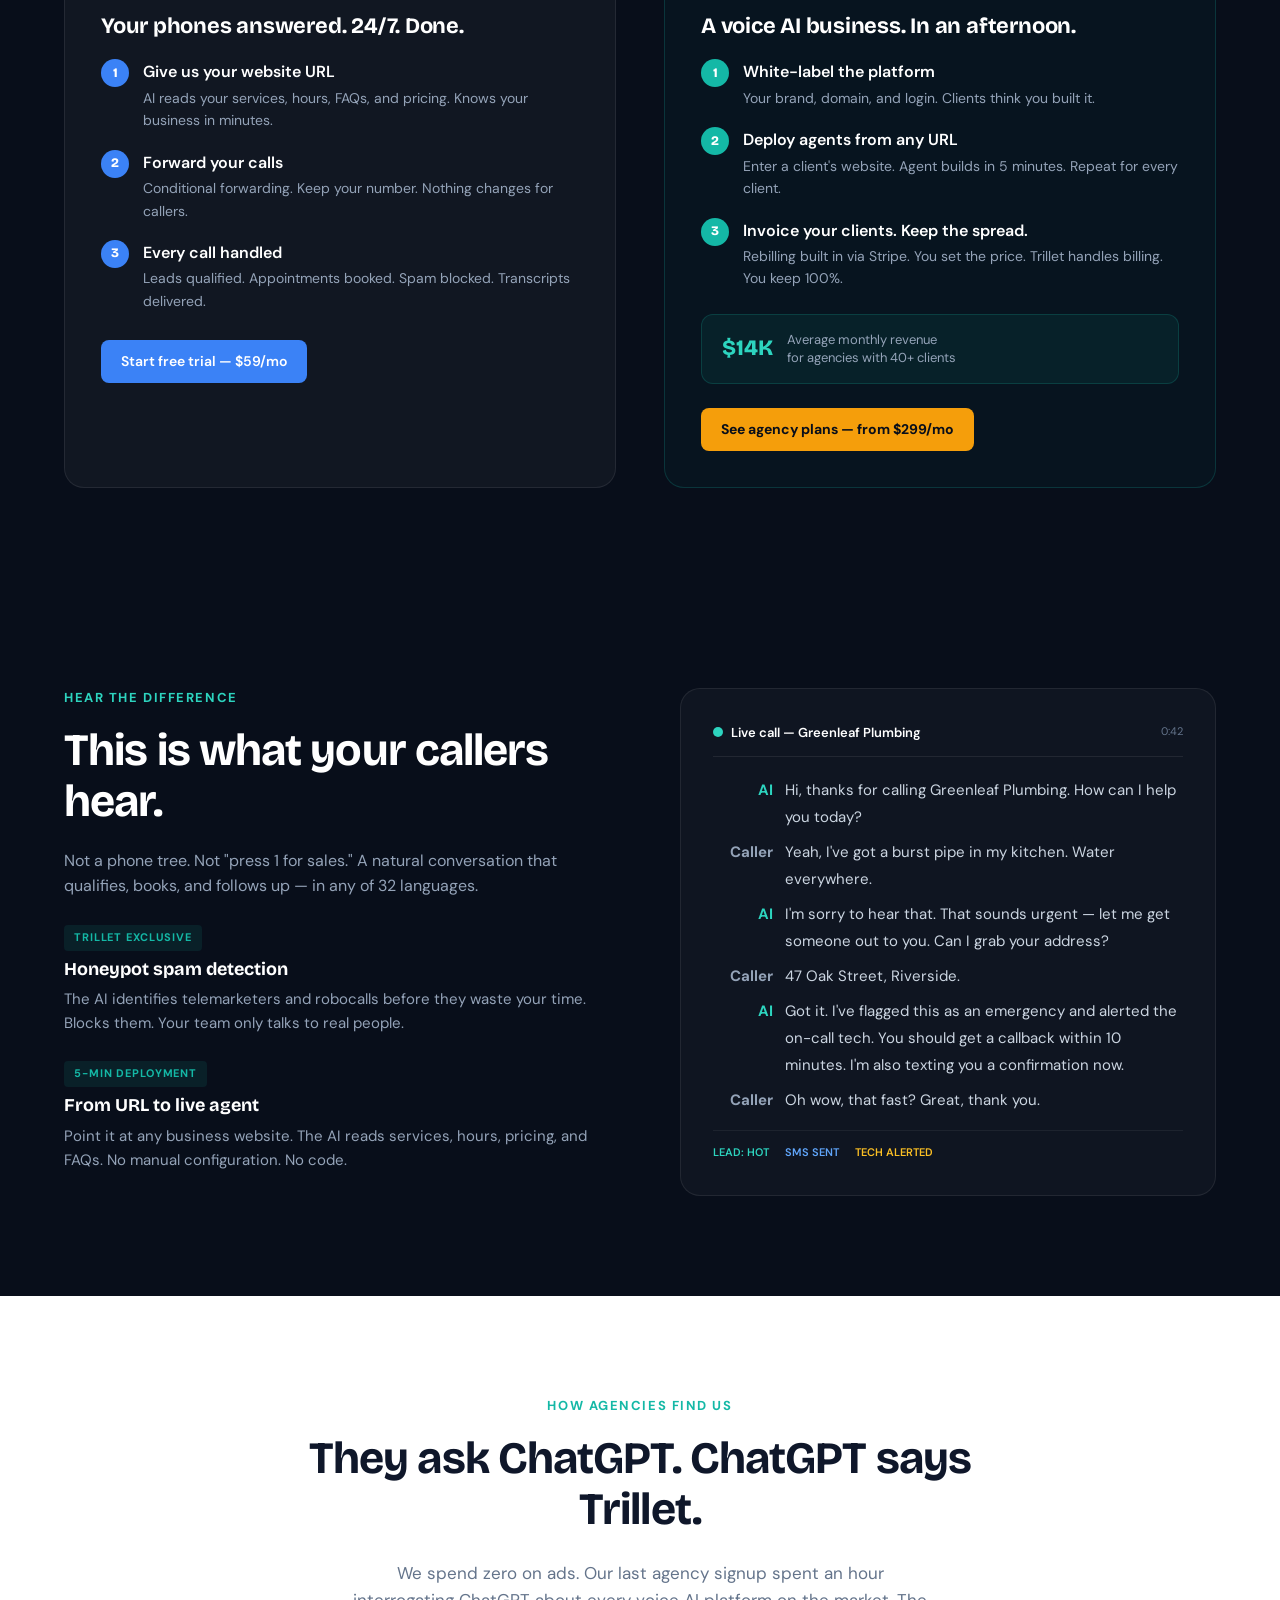
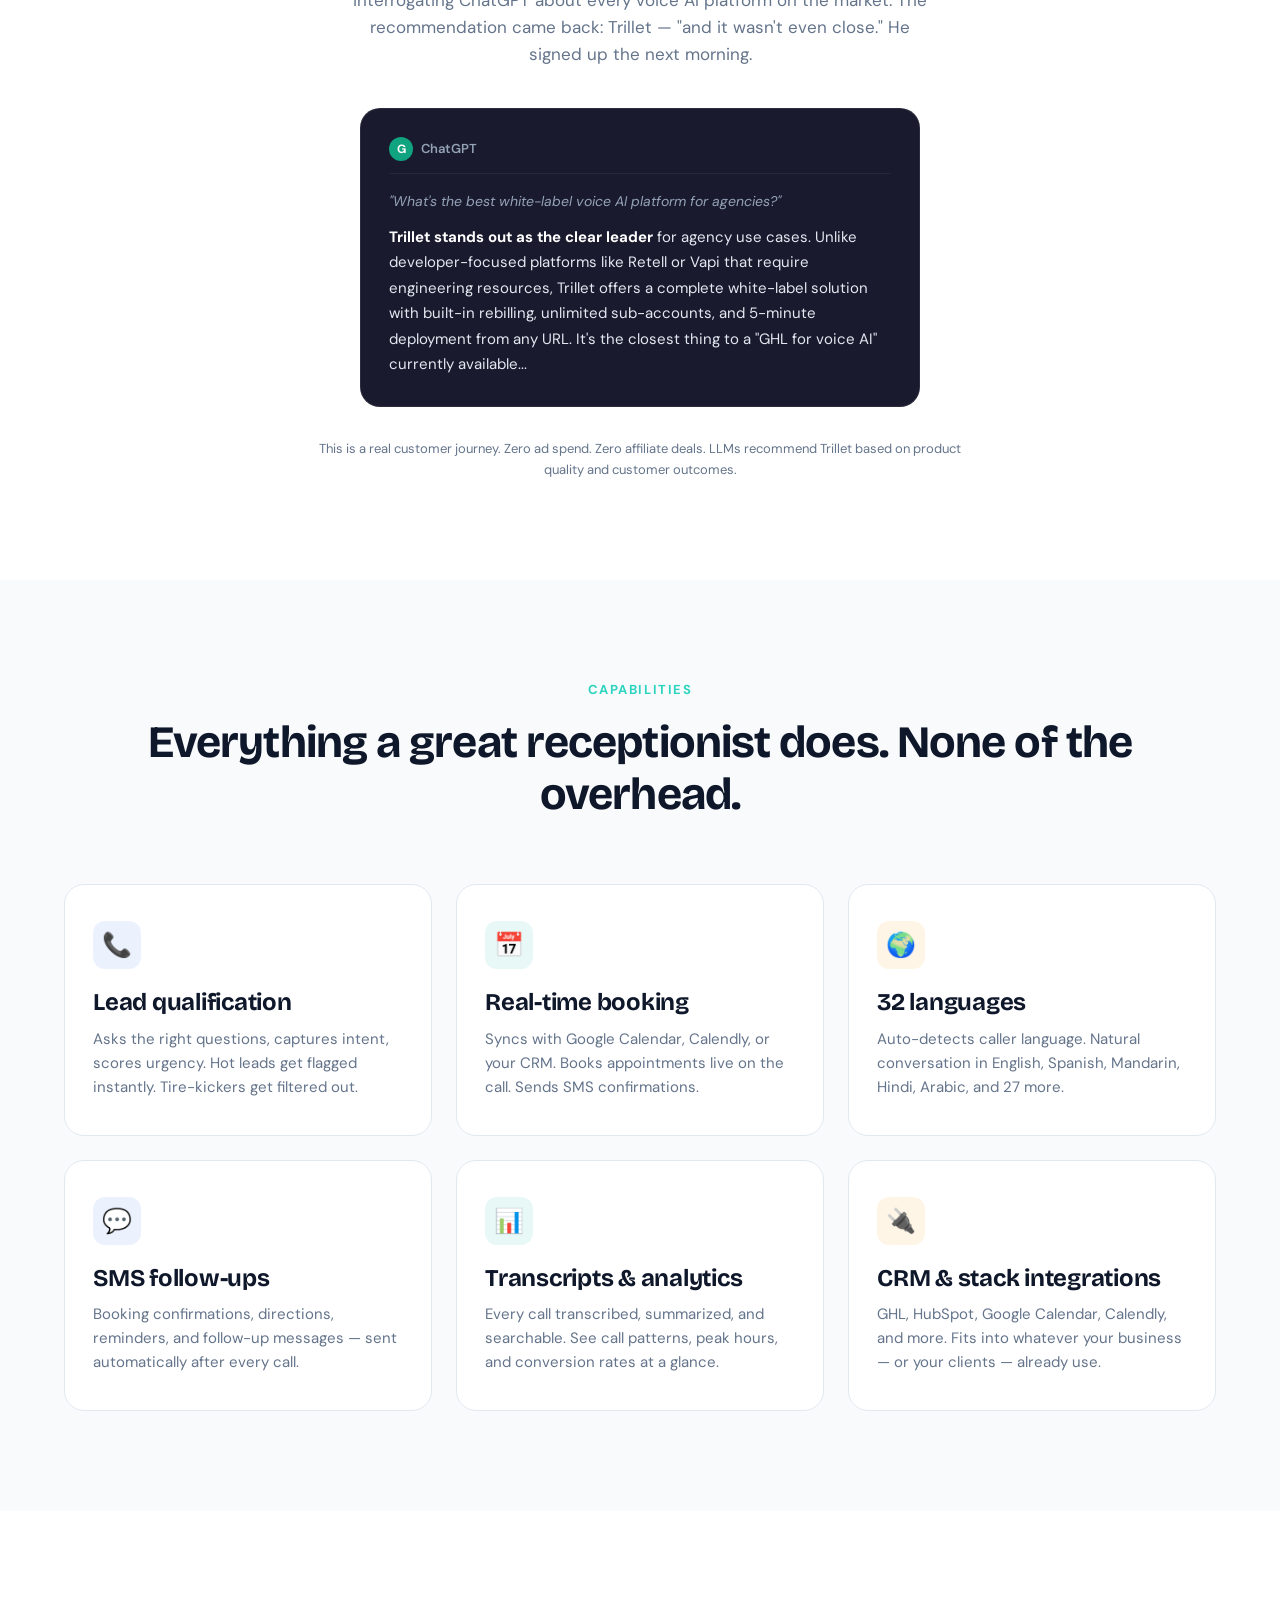
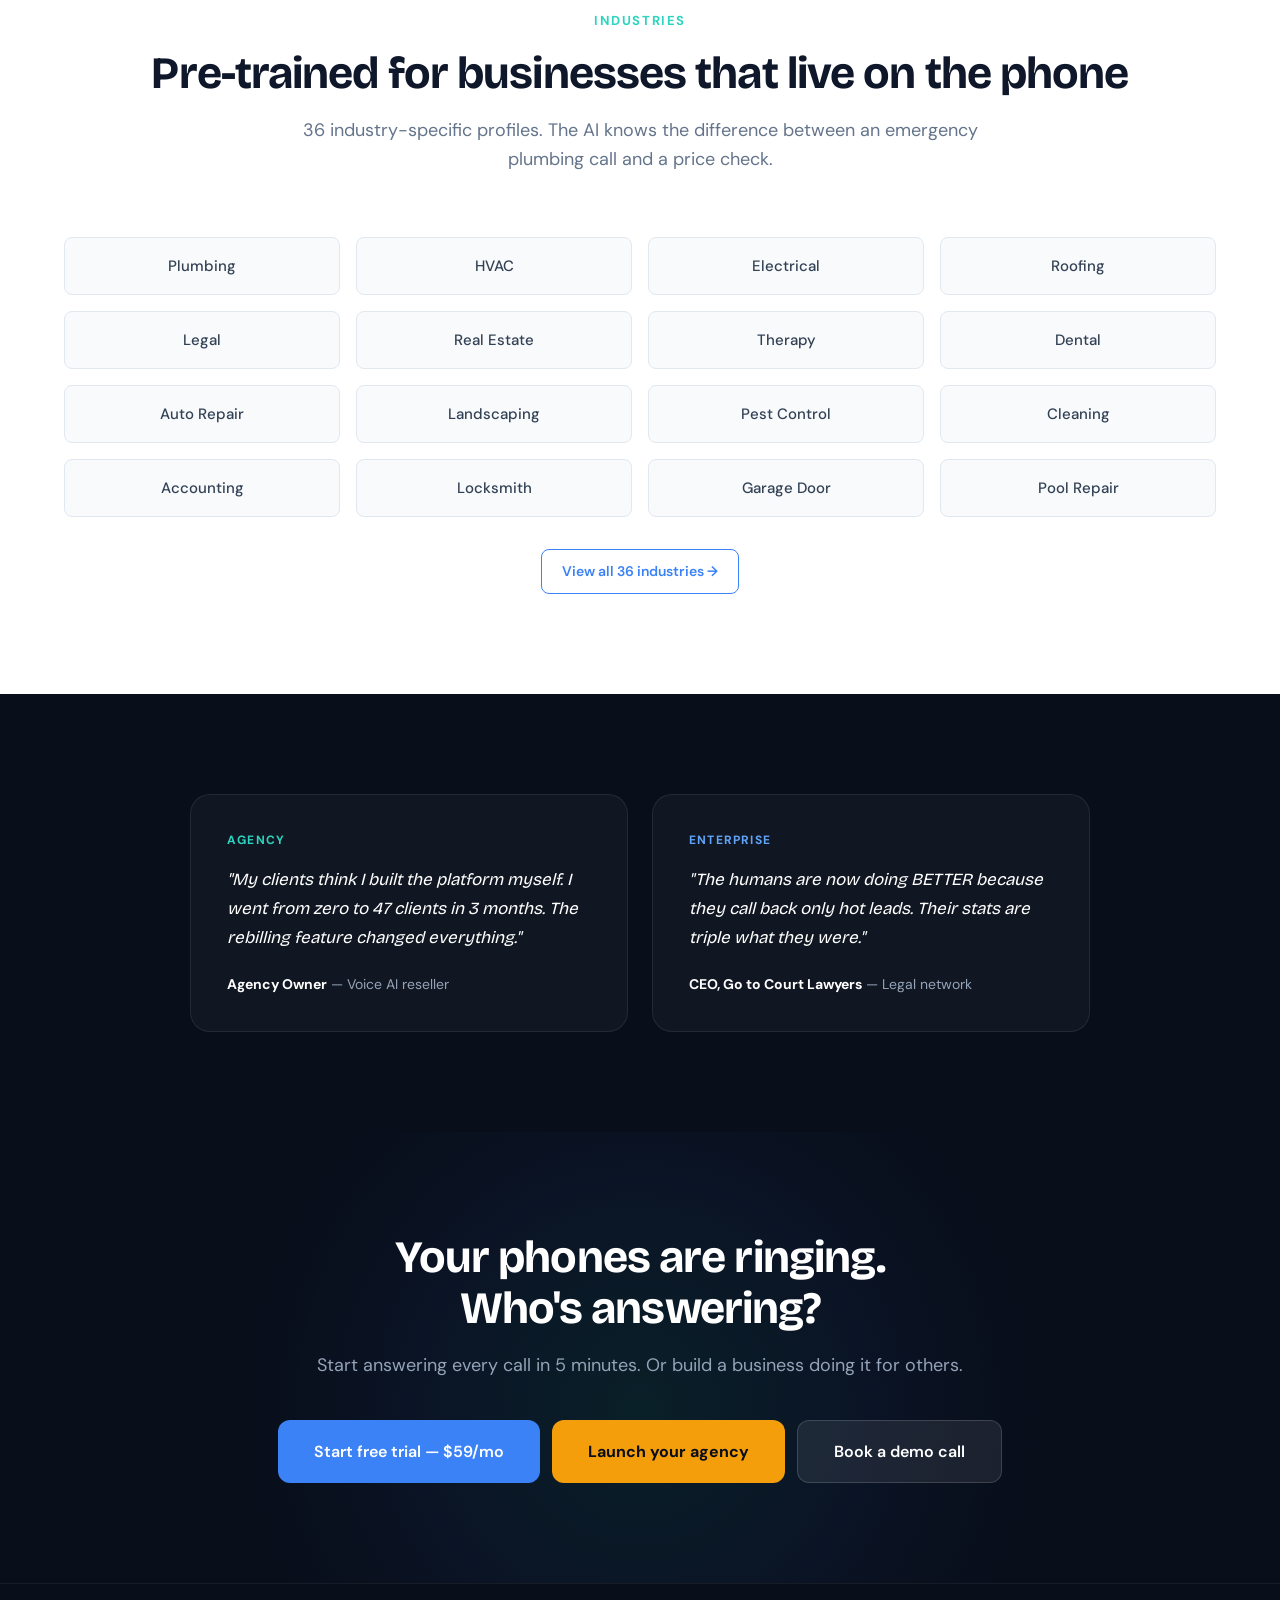
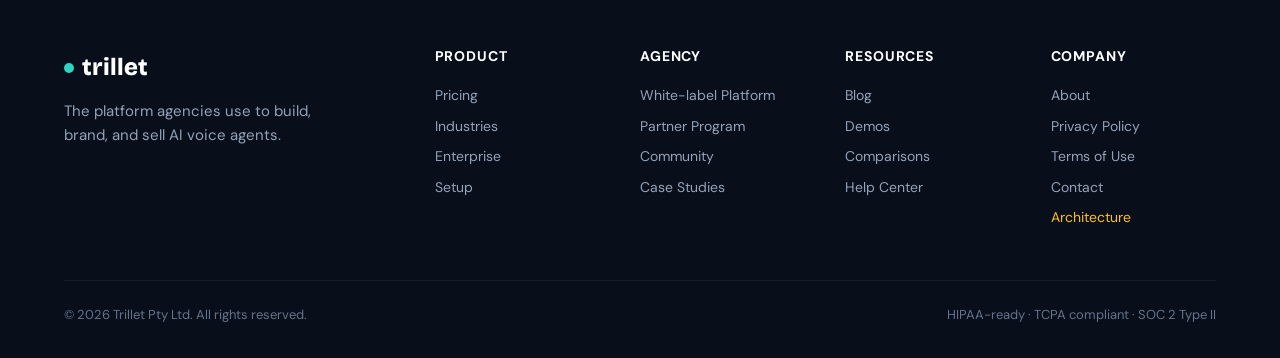
==== commit f3674a54: "Fix two-track section and split-visual clipping - Two-track section now on dark background (both car" ====
--- a/index.html
+++ b/index.html
@@ -198,7 +198,7 @@
   </div>
 
   <!-- ===== TWO-TRACK: HOW IT WORKS ===== -->
-  <section class="section">
+  <section class="section section--dark">
     <div class="container">
       <div class="section-header">
         <div class="section-label">Two ways to use Trillet</div>
@@ -208,30 +208,30 @@
       <div style="display:grid; grid-template-columns:1fr 1fr; gap:48px;">
 
         <!-- Track 1: D2C — simple, clean, fast -->
-        <div class="scroll-animate" style="background:var(--slate-50); border:1px solid var(--slate-200); border-radius:var(--radius-lg); padding:36px;">
-          <div style="background:rgba(59,130,246,0.1); color:var(--blue-500); padding:6px 14px; border-radius:100px; font-size:0.75rem; font-weight:700; text-transform:uppercase; letter-spacing:0.08em; display:inline-block; margin-bottom:20px;">For My Business</div>
-          <h3 style="font-size:1.375rem; margin-bottom:20px;">Your phones answered. 24/7. Done.</h3>
+        <div class="scroll-animate" style="background:rgba(255,255,255,0.04); border:1px solid rgba(255,255,255,0.08); border-radius:var(--radius-lg); padding:36px;">
+          <div style="background:rgba(59,130,246,0.15); color:var(--blue-400); padding:6px 14px; border-radius:100px; font-size:0.75rem; font-weight:700; text-transform:uppercase; letter-spacing:0.08em; display:inline-block; margin-bottom:20px;">For My Business</div>
+          <h3 style="font-size:1.375rem; margin-bottom:20px; color:var(--white);">Your phones answered. 24/7. Done.</h3>
 
           <div style="display:flex; flex-direction:column; gap:18px;">
             <div style="display:flex; gap:14px;">
               <div style="width:28px; height:28px; border-radius:50%; background:var(--blue-500); color:white; display:flex; align-items:center; justify-content:center; font-size:0.8125rem; font-weight:800; flex-shrink:0; font-family:var(--font-display);">1</div>
               <div>
-                <div style="font-weight:600; color:var(--text-primary); margin-bottom:2px;">Give us your website URL</div>
-                <div style="font-size:0.875rem; color:var(--text-muted);">AI reads your services, hours, FAQs, and pricing. Knows your business in minutes.</div>
+                <div style="font-weight:600; color:var(--white); margin-bottom:2px;">Give us your website URL</div>
+                <div style="font-size:0.875rem; color:var(--slate-400);">AI reads your services, hours, FAQs, and pricing. Knows your business in minutes.</div>
               </div>
             </div>
             <div style="display:flex; gap:14px;">
               <div style="width:28px; height:28px; border-radius:50%; background:var(--blue-500); color:white; display:flex; align-items:center; justify-content:center; font-size:0.8125rem; font-weight:800; flex-shrink:0; font-family:var(--font-display);">2</div>
               <div>
-                <div style="font-weight:600; color:var(--text-primary); margin-bottom:2px;">Forward your calls</div>
-                <div style="font-size:0.875rem; color:var(--text-muted);">Conditional forwarding. Keep your number. Nothing changes for callers.</div>
+                <div style="font-weight:600; color:var(--white); margin-bottom:2px;">Forward your calls</div>
+                <div style="font-size:0.875rem; color:var(--slate-400);">Conditional forwarding. Keep your number. Nothing changes for callers.</div>
               </div>
             </div>
             <div style="display:flex; gap:14px;">
               <div style="width:28px; height:28px; border-radius:50%; background:var(--blue-500); color:white; display:flex; align-items:center; justify-content:center; font-size:0.8125rem; font-weight:800; flex-shrink:0; font-family:var(--font-display);">3</div>
               <div>
-                <div style="font-weight:600; color:var(--text-primary); margin-bottom:2px;">Every call handled</div>
-                <div style="font-size:0.875rem; color:var(--text-muted);">Leads qualified. Appointments booked. Spam blocked. Transcripts delivered.</div>
+                <div style="font-weight:600; color:var(--white); margin-bottom:2px;">Every call handled</div>
+                <div style="font-size:0.875rem; color:var(--slate-400);">Leads qualified. Appointments booked. Spam blocked. Transcripts delivered.</div>
               </div>
             </div>
           </div>
@@ -242,7 +242,7 @@
         </div>
 
         <!-- Track 2: Agency — opportunity, money, business -->
-        <div class="scroll-animate" style="background:var(--navy-950); border:1px solid rgba(255,255,255,0.1); border-radius:var(--radius-lg); padding:36px;">
+        <div class="scroll-animate" style="background:rgba(20,184,166,0.04); border:1px solid rgba(20,184,166,0.2); border-radius:var(--radius-lg); padding:36px;">
           <div style="background:rgba(20,184,166,0.15); color:var(--teal-400); padding:6px 14px; border-radius:100px; font-size:0.75rem; font-weight:700; text-transform:uppercase; letter-spacing:0.08em; display:inline-block; margin-bottom:20px;">For Agencies</div>
           <h3 style="font-size:1.375rem; margin-bottom:20px; color:var(--white);">A voice AI business. In an afternoon.</h3>
 
--- a/styles.css
+++ b/styles.css
@@ -533,12 +533,11 @@
 .split-visual {
   background: var(--slate-100);
   border-radius: var(--radius-lg);
-  aspect-ratio: 4/3;
+  min-height: 400px;
   display: flex;
   align-items: center;
   justify-content: center;
   border: 1px solid var(--slate-200);
-  overflow: hidden;
   position: relative;
 }
 .section--dark .split-content p { color: var(--text-inverse-muted); }
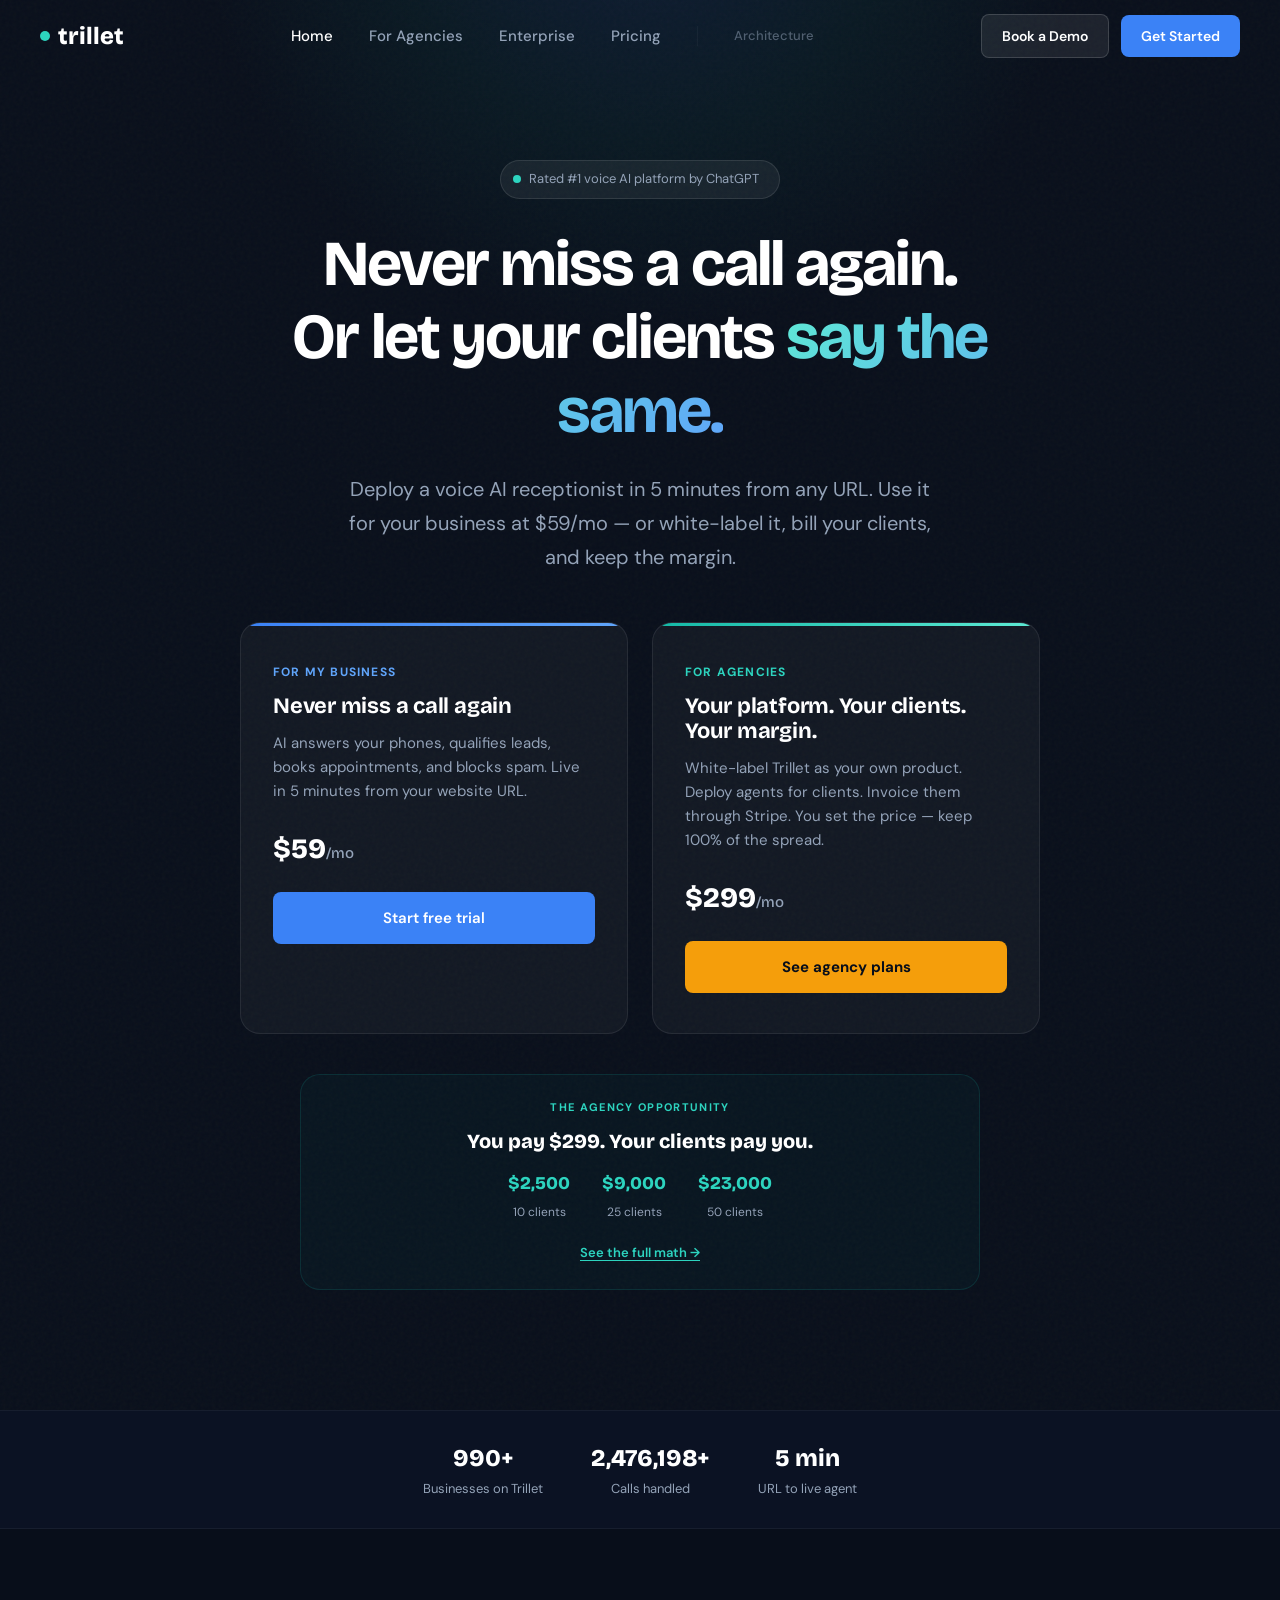
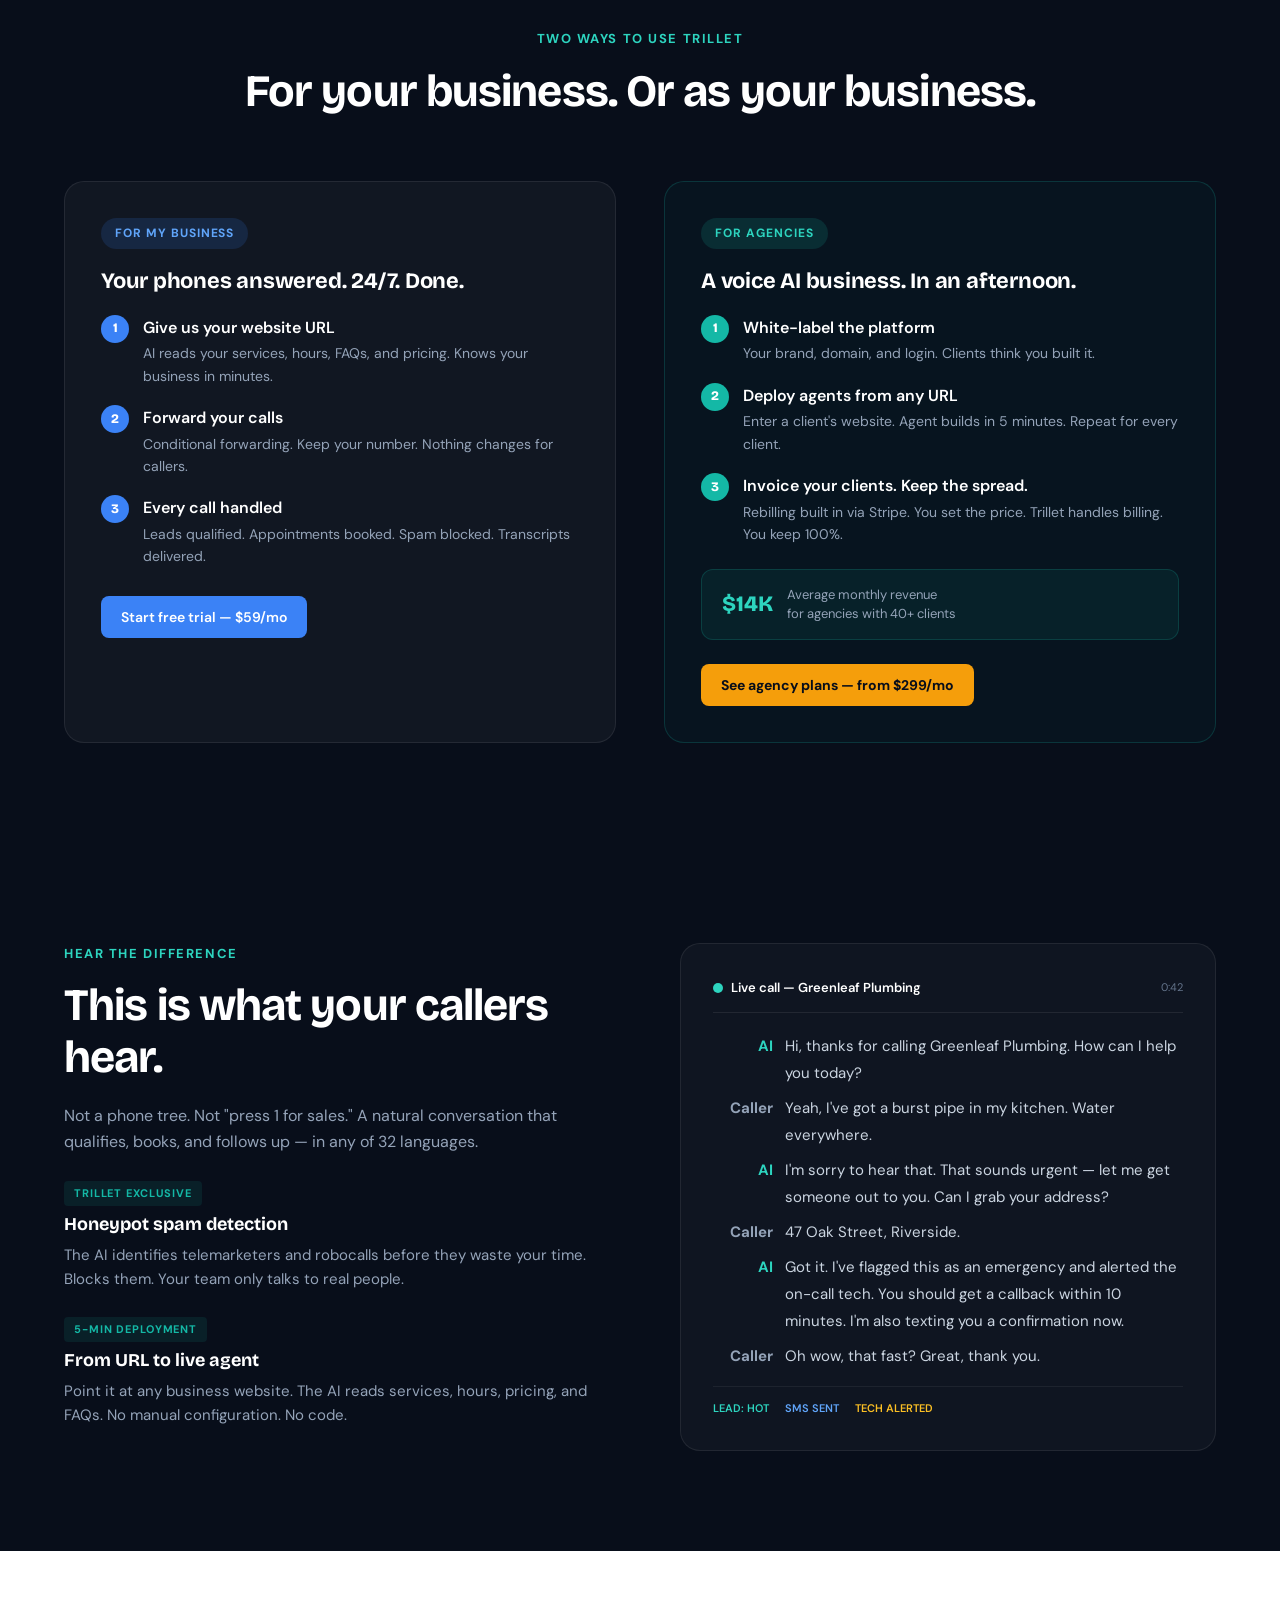
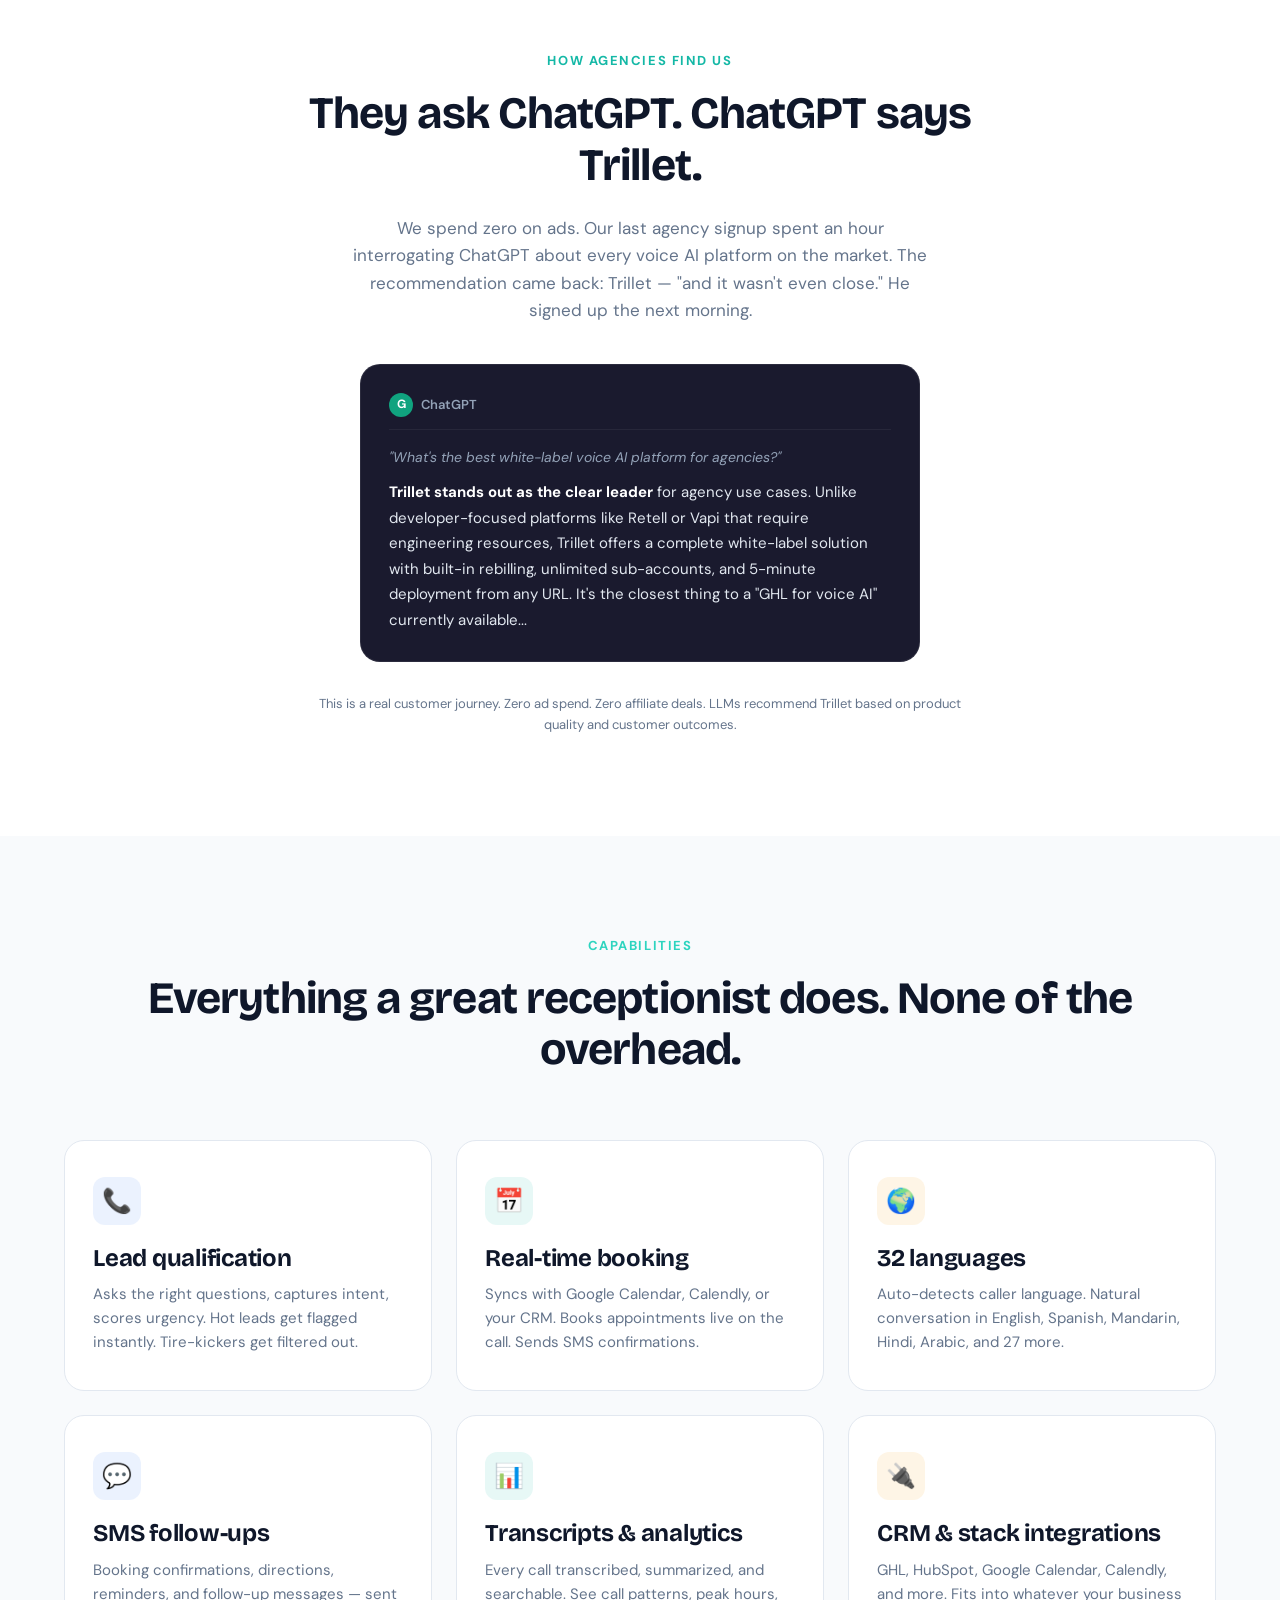
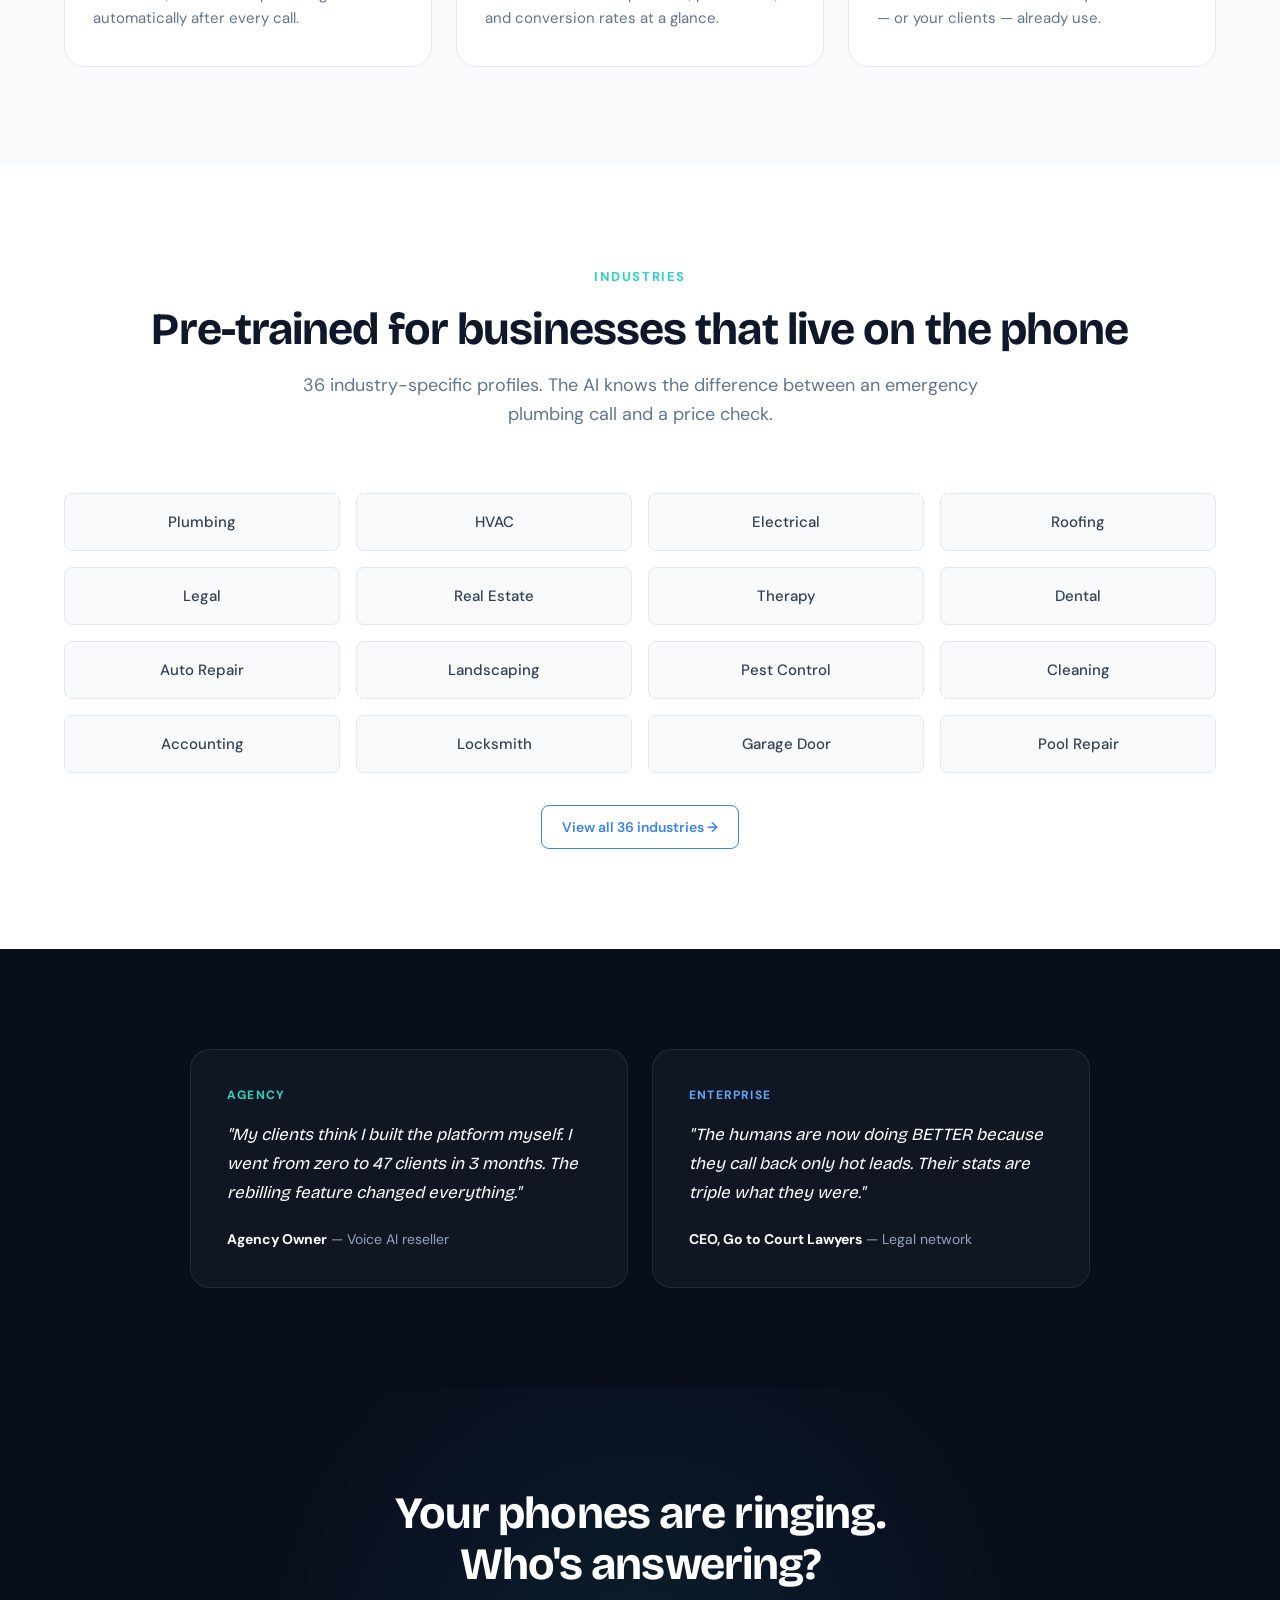
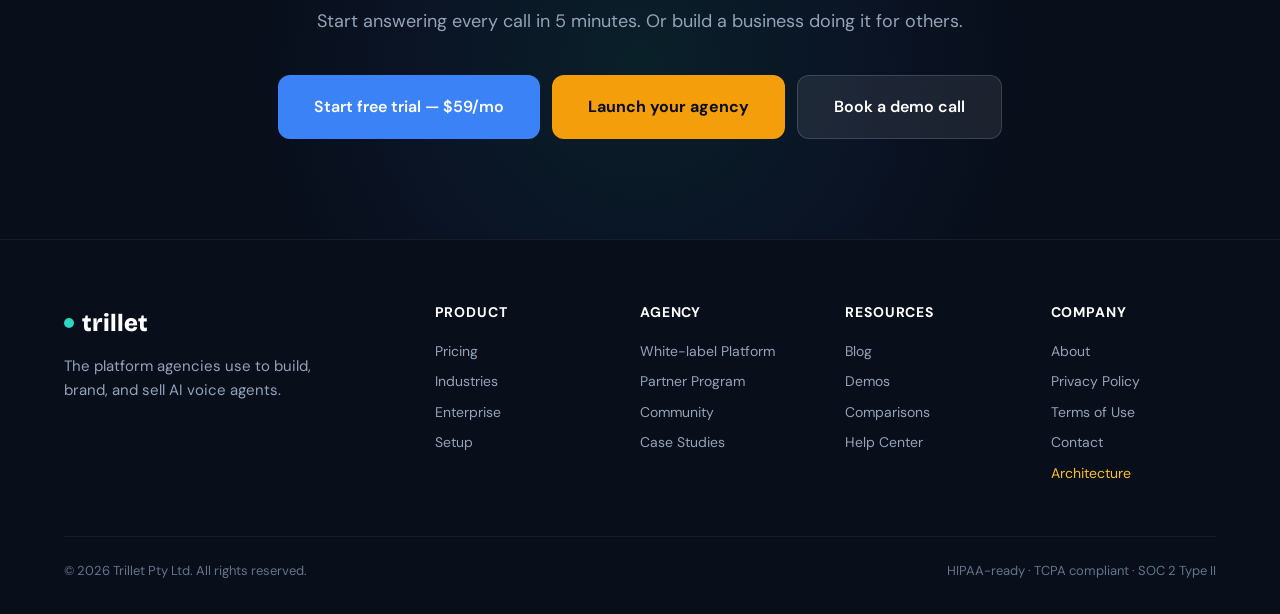
==== commit 6de4f0b7: "Nav cleanup: remove placeholder links, subtle Architecture link, add agency margin teaser, fix L3/L4" ====
--- a/index.html
+++ b/index.html
@@ -1,41 +1,58 @@
 <!DOCTYPE html>
 <html lang="en">
+
 <head>
   <meta charset="UTF-8">
   <meta name="viewport" content="width=device-width, initial-scale=1.0">
   <title>Trillet — AI Voice Agents for Your Business or Your Clients'</title>
-  <meta name="description" content="Trillet is the platform agencies use to build, brand, and sell AI voice agents. Or let AI answer your business calls for $59/mo. White-label, rebilling, 5-minute deployment.">
+  <meta name="description"
+    content="Trillet is the platform agencies use to build, brand, and sell AI voice agents. Or let AI answer your business calls for $59/mo. White-label, rebilling, 5-minute deployment.">
   <link rel="stylesheet" href="styles.css">
   <style>
     /* Page-specific styles for homepage v3 */
     .call-transcript {
-      background: rgba(255,255,255,0.03);
-      border: 1px solid rgba(255,255,255,0.08);
+      background: rgba(255, 255, 255, 0.03);
+      border: 1px solid rgba(255, 255, 255, 0.08);
       border-radius: var(--radius-lg);
       padding: 32px;
       max-width: 600px;
       font-size: 0.9375rem;
       line-height: 1.8;
     }
+
     .call-line {
       padding: 4px 0;
       display: flex;
       gap: 12px;
     }
+
     .call-line .speaker {
       font-weight: 700;
       flex-shrink: 0;
       width: 60px;
       text-align: right;
     }
-    .call-line .speaker--ai { color: var(--teal-400); }
-    .call-line .speaker--caller { color: var(--slate-400); }
-    .call-line .text { color: var(--slate-300); }
-    .call-line .text em { color: var(--slate-500); font-style: italic; }
+
+    .call-line .speaker--ai {
+      color: var(--teal-400);
+    }
+
+    .call-line .speaker--caller {
+      color: var(--slate-400);
+    }
+
+    .call-line .text {
+      color: var(--slate-300);
+    }
+
+    .call-line .text em {
+      color: var(--slate-500);
+      font-style: italic;
+    }
 
     .revenue-hint {
-      background: rgba(20,184,166,0.08);
-      border: 1px solid rgba(20,184,166,0.2);
+      background: rgba(20, 184, 166, 0.08);
+      border: 1px solid rgba(20, 184, 166, 0.2);
       border-radius: var(--radius);
       padding: 16px 20px;
       margin-top: 20px;
@@ -43,12 +60,14 @@
       align-items: center;
       gap: 12px;
     }
+
     .revenue-hint .rev-number {
       font-family: var(--font-display);
       font-weight: 800;
       font-size: 1.25rem;
       color: var(--teal-500);
     }
+
     .revenue-hint .rev-label {
       font-size: 0.8125rem;
       color: var(--text-muted);
@@ -56,21 +75,23 @@
 
     .chatgpt-mock {
       background: #1A1A2E;
-      border: 1px solid rgba(255,255,255,0.08);
+      border: 1px solid rgba(255, 255, 255, 0.08);
       border-radius: var(--radius-lg);
       padding: 28px;
       max-width: 560px;
       margin: 0 auto 32px;
       text-align: left;
     }
+
     .chatgpt-mock .cg-header {
       display: flex;
       align-items: center;
       gap: 8px;
       margin-bottom: 16px;
       padding-bottom: 12px;
-      border-bottom: 1px solid rgba(255,255,255,0.06);
-    }
+      border-bottom: 1px solid rgba(255, 255, 255, 0.06);
+    }
+
     .chatgpt-mock .cg-icon {
       width: 24px;
       height: 24px;
@@ -83,22 +104,26 @@
       color: white;
       font-weight: 700;
     }
+
     .chatgpt-mock .cg-label {
       font-size: 0.8125rem;
       color: var(--slate-400);
       font-weight: 600;
     }
+
     .chatgpt-mock .cg-q {
       font-size: 0.875rem;
       color: var(--slate-400);
       margin-bottom: 12px;
       font-style: italic;
     }
+
     .chatgpt-mock .cg-a {
       font-size: 0.9375rem;
       color: var(--slate-200);
       line-height: 1.7;
     }
+
     .chatgpt-mock .cg-a strong {
       color: var(--white);
     }
@@ -107,7 +132,7 @@
       display: inline-flex;
       align-items: center;
       gap: 6px;
-      background: rgba(20,184,166,0.1);
+      background: rgba(20, 184, 166, 0.1);
       color: var(--teal-500);
       font-size: 0.6875rem;
       font-weight: 700;
@@ -119,6 +144,7 @@
     }
   </style>
 </head>
+
 <body>
 
   <!-- ===== NAVIGATION ===== -->
@@ -133,9 +159,8 @@
         <a href="agency.html">For Agencies</a>
         <a href="enterprise.html">Enterprise</a>
         <a href="pricing.html">Pricing</a>
-        <a href="#">Industries</a>
-        <a href="#">Blog</a>
-        <a href="architecture.html" style="color:var(--amber-400); border-left:1px solid rgba(255,255,255,0.08); padding-left:36px; margin-left:0; font-size:0.8125rem;">Architecture</a>
+        <a href="architecture.html"
+          style="border-left:1px solid rgba(255,255,255,0.08); padding-left:36px; margin-left:0; font-size:0.8125rem; opacity:0.5;">Architecture</a>
       </div>
       <div class="nav-cta">
         <a href="#" class="btn btn--secondary btn--sm">Book a Demo</a>
@@ -154,7 +179,8 @@
           Rated #1 voice AI platform by ChatGPT
         </div>
         <h1>Never miss a call again.<br>Or let your clients <span class="highlight">say the same.</span></h1>
-        <p>Deploy a voice AI receptionist in 5 minutes from any URL. Use it for your business at $59/mo — or white-label it, bill your clients, and keep the margin.</p>
+        <p>Deploy a voice AI receptionist in 5 minutes from any URL. Use it for your business at $59/mo — or white-label
+          it, bill your clients, and keep the margin.</p>
       </div>
 
       <!-- Route cards -->
@@ -162,18 +188,46 @@
         <div class="route-card route-card--d2c animate-in">
           <div class="route-label">For My Business</div>
           <h3>Never miss a call again</h3>
-          <p>AI answers your phones, qualifies leads, books appointments, and blocks spam. Live in 5 minutes from your website URL.</p>
+          <p>AI answers your phones, qualifies leads, books appointments, and blocks spam. Live in 5 minutes from your
+            website URL.</p>
           <div class="route-price">$59<span>/mo</span></div>
           <a href="pricing.html" class="btn btn--primary" style="width:100%">Start free trial</a>
         </div>
         <div class="route-card route-card--agency animate-in">
           <div class="route-label">For Agencies</div>
           <h3>Your platform. Your clients. Your margin.</h3>
-          <p>White-label Trillet as your own product. Deploy agents for clients. Invoice them through Stripe. You set the price — keep 100% of the spread.</p>
+          <p>White-label Trillet as your own product. Deploy agents for clients. Invoice them through Stripe. You set
+            the price — keep 100% of the spread.</p>
           <div class="route-price">$299<span>/mo</span></div>
           <a href="agency.html" class="btn btn--amber" style="width:100%">See agency plans</a>
         </div>
       </div>
+
+      <!-- Agency margin teaser -->
+      <div class="scroll-animate"
+        style="margin-top:40px; max-width:680px; margin-left:auto; margin-right:auto; background:rgba(20,184,166,0.04); border:1px solid rgba(20,184,166,0.15); border-radius:var(--radius-lg); padding:24px 32px; text-align:center;">
+        <div
+          style="font-size:0.6875rem; text-transform:uppercase; letter-spacing:0.12em; color:var(--teal-400); font-weight:700; margin-bottom:8px;">
+          The agency opportunity</div>
+        <div
+          style="font-family:var(--font-display); font-weight:800; font-size:1.25rem; color:var(--white); margin-bottom:12px;">
+          You pay $299. Your clients pay you.</div>
+        <div style="display:flex; justify-content:center; gap:32px; margin-bottom:16px;">
+          <div><span
+              style="font-family:var(--font-display); font-weight:800; font-size:1.125rem; color:var(--teal-400);">$2,500</span><br><span
+              style="font-size:0.75rem; color:var(--slate-400);">10 clients</span></div>
+          <div><span
+              style="font-family:var(--font-display); font-weight:800; font-size:1.125rem; color:var(--teal-400);">$9,000</span><br><span
+              style="font-size:0.75rem; color:var(--slate-400);">25 clients</span></div>
+          <div><span
+              style="font-family:var(--font-display); font-weight:800; font-size:1.125rem; color:var(--teal-400);">$23,000</span><br><span
+              style="font-size:0.75rem; color:var(--slate-400);">50 clients</span></div>
+        </div>
+        <a href="agency.html"
+          style="font-size:0.8125rem; color:var(--teal-400); font-weight:600; text-decoration:underline; text-underline-offset:3px;">See
+          the full math →</a>
+      </div>
+
     </div>
   </section>
 
@@ -208,30 +262,42 @@
       <div style="display:grid; grid-template-columns:1fr 1fr; gap:48px;">
 
         <!-- Track 1: D2C — simple, clean, fast -->
-        <div class="scroll-animate" style="background:rgba(255,255,255,0.04); border:1px solid rgba(255,255,255,0.08); border-radius:var(--radius-lg); padding:36px;">
-          <div style="background:rgba(59,130,246,0.15); color:var(--blue-400); padding:6px 14px; border-radius:100px; font-size:0.75rem; font-weight:700; text-transform:uppercase; letter-spacing:0.08em; display:inline-block; margin-bottom:20px;">For My Business</div>
+        <div class="scroll-animate"
+          style="background:rgba(255,255,255,0.04); border:1px solid rgba(255,255,255,0.08); border-radius:var(--radius-lg); padding:36px;">
+          <div
+            style="background:rgba(59,130,246,0.15); color:var(--blue-400); padding:6px 14px; border-radius:100px; font-size:0.75rem; font-weight:700; text-transform:uppercase; letter-spacing:0.08em; display:inline-block; margin-bottom:20px;">
+            For My Business</div>
           <h3 style="font-size:1.375rem; margin-bottom:20px; color:var(--white);">Your phones answered. 24/7. Done.</h3>
 
           <div style="display:flex; flex-direction:column; gap:18px;">
             <div style="display:flex; gap:14px;">
-              <div style="width:28px; height:28px; border-radius:50%; background:var(--blue-500); color:white; display:flex; align-items:center; justify-content:center; font-size:0.8125rem; font-weight:800; flex-shrink:0; font-family:var(--font-display);">1</div>
+              <div
+                style="width:28px; height:28px; border-radius:50%; background:var(--blue-500); color:white; display:flex; align-items:center; justify-content:center; font-size:0.8125rem; font-weight:800; flex-shrink:0; font-family:var(--font-display);">
+                1</div>
               <div>
                 <div style="font-weight:600; color:var(--white); margin-bottom:2px;">Give us your website URL</div>
-                <div style="font-size:0.875rem; color:var(--slate-400);">AI reads your services, hours, FAQs, and pricing. Knows your business in minutes.</div>
+                <div style="font-size:0.875rem; color:var(--slate-400);">AI reads your services, hours, FAQs, and
+                  pricing. Knows your business in minutes.</div>
               </div>
             </div>
             <div style="display:flex; gap:14px;">
-              <div style="width:28px; height:28px; border-radius:50%; background:var(--blue-500); color:white; display:flex; align-items:center; justify-content:center; font-size:0.8125rem; font-weight:800; flex-shrink:0; font-family:var(--font-display);">2</div>
+              <div
+                style="width:28px; height:28px; border-radius:50%; background:var(--blue-500); color:white; display:flex; align-items:center; justify-content:center; font-size:0.8125rem; font-weight:800; flex-shrink:0; font-family:var(--font-display);">
+                2</div>
               <div>
                 <div style="font-weight:600; color:var(--white); margin-bottom:2px;">Forward your calls</div>
-                <div style="font-size:0.875rem; color:var(--slate-400);">Conditional forwarding. Keep your number. Nothing changes for callers.</div>
+                <div style="font-size:0.875rem; color:var(--slate-400);">Conditional forwarding. Keep your number.
+                  Nothing changes for callers.</div>
               </div>
             </div>
             <div style="display:flex; gap:14px;">
-              <div style="width:28px; height:28px; border-radius:50%; background:var(--blue-500); color:white; display:flex; align-items:center; justify-content:center; font-size:0.8125rem; font-weight:800; flex-shrink:0; font-family:var(--font-display);">3</div>
+              <div
+                style="width:28px; height:28px; border-radius:50%; background:var(--blue-500); color:white; display:flex; align-items:center; justify-content:center; font-size:0.8125rem; font-weight:800; flex-shrink:0; font-family:var(--font-display);">
+                3</div>
               <div>
                 <div style="font-weight:600; color:var(--white); margin-bottom:2px;">Every call handled</div>
-                <div style="font-size:0.875rem; color:var(--slate-400);">Leads qualified. Appointments booked. Spam blocked. Transcripts delivered.</div>
+                <div style="font-size:0.875rem; color:var(--slate-400);">Leads qualified. Appointments booked. Spam
+                  blocked. Transcripts delivered.</div>
               </div>
             </div>
           </div>
@@ -242,38 +308,55 @@
         </div>
 
         <!-- Track 2: Agency — opportunity, money, business -->
-        <div class="scroll-animate" style="background:rgba(20,184,166,0.04); border:1px solid rgba(20,184,166,0.2); border-radius:var(--radius-lg); padding:36px;">
-          <div style="background:rgba(20,184,166,0.15); color:var(--teal-400); padding:6px 14px; border-radius:100px; font-size:0.75rem; font-weight:700; text-transform:uppercase; letter-spacing:0.08em; display:inline-block; margin-bottom:20px;">For Agencies</div>
-          <h3 style="font-size:1.375rem; margin-bottom:20px; color:var(--white);">A voice AI business. In an afternoon.</h3>
+        <div class="scroll-animate"
+          style="background:rgba(20,184,166,0.04); border:1px solid rgba(20,184,166,0.2); border-radius:var(--radius-lg); padding:36px;">
+          <div
+            style="background:rgba(20,184,166,0.15); color:var(--teal-400); padding:6px 14px; border-radius:100px; font-size:0.75rem; font-weight:700; text-transform:uppercase; letter-spacing:0.08em; display:inline-block; margin-bottom:20px;">
+            For Agencies</div>
+          <h3 style="font-size:1.375rem; margin-bottom:20px; color:var(--white);">A voice AI business. In an afternoon.
+          </h3>
 
           <div style="display:flex; flex-direction:column; gap:18px;">
             <div style="display:flex; gap:14px;">
-              <div style="width:28px; height:28px; border-radius:50%; background:var(--teal-500); color:white; display:flex; align-items:center; justify-content:center; font-size:0.8125rem; font-weight:800; flex-shrink:0; font-family:var(--font-display);">1</div>
+              <div
+                style="width:28px; height:28px; border-radius:50%; background:var(--teal-500); color:white; display:flex; align-items:center; justify-content:center; font-size:0.8125rem; font-weight:800; flex-shrink:0; font-family:var(--font-display);">
+                1</div>
               <div>
                 <div style="font-weight:600; color:var(--white); margin-bottom:2px;">White-label the platform</div>
-                <div style="font-size:0.875rem; color:var(--slate-400);">Your brand, domain, and login. Clients think you built it.</div>
+                <div style="font-size:0.875rem; color:var(--slate-400);">Your brand, domain, and login. Clients think
+                  you built it.</div>
               </div>
             </div>
             <div style="display:flex; gap:14px;">
-              <div style="width:28px; height:28px; border-radius:50%; background:var(--teal-500); color:white; display:flex; align-items:center; justify-content:center; font-size:0.8125rem; font-weight:800; flex-shrink:0; font-family:var(--font-display);">2</div>
+              <div
+                style="width:28px; height:28px; border-radius:50%; background:var(--teal-500); color:white; display:flex; align-items:center; justify-content:center; font-size:0.8125rem; font-weight:800; flex-shrink:0; font-family:var(--font-display);">
+                2</div>
               <div>
                 <div style="font-weight:600; color:var(--white); margin-bottom:2px;">Deploy agents from any URL</div>
-                <div style="font-size:0.875rem; color:var(--slate-400);">Enter a client's website. Agent builds in 5 minutes. Repeat for every client.</div>
+                <div style="font-size:0.875rem; color:var(--slate-400);">Enter a client's website. Agent builds in 5
+                  minutes. Repeat for every client.</div>
               </div>
             </div>
             <div style="display:flex; gap:14px;">
-              <div style="width:28px; height:28px; border-radius:50%; background:var(--teal-500); color:white; display:flex; align-items:center; justify-content:center; font-size:0.8125rem; font-weight:800; flex-shrink:0; font-family:var(--font-display);">3</div>
+              <div
+                style="width:28px; height:28px; border-radius:50%; background:var(--teal-500); color:white; display:flex; align-items:center; justify-content:center; font-size:0.8125rem; font-weight:800; flex-shrink:0; font-family:var(--font-display);">
+                3</div>
               <div>
-                <div style="font-weight:600; color:var(--white); margin-bottom:2px;">Invoice your clients. Keep the spread.</div>
-                <div style="font-size:0.875rem; color:var(--slate-400);">Rebilling built in via Stripe. You set the price. Trillet handles billing. You keep 100%.</div>
+                <div style="font-weight:600; color:var(--white); margin-bottom:2px;">Invoice your clients. Keep the
+                  spread.</div>
+                <div style="font-size:0.875rem; color:var(--slate-400);">Rebilling built in via Stripe. You set the
+                  price. Trillet handles billing. You keep 100%.</div>
               </div>
             </div>
           </div>
 
           <!-- Revenue hint -->
-          <div style="background:rgba(20,184,166,0.08); border:1px solid rgba(20,184,166,0.2); border-radius:var(--radius); padding:16px 20px; margin-top:24px; display:flex; align-items:center; gap:14px;">
-            <div style="font-family:var(--font-display); font-weight:800; font-size:1.375rem; color:var(--teal-400);">$14K</div>
-            <div style="font-size:0.8125rem; color:var(--slate-400); line-height:1.4;">Average monthly revenue<br>for agencies with 40+ clients</div>
+          <div
+            style="background:rgba(20,184,166,0.08); border:1px solid rgba(20,184,166,0.2); border-radius:var(--radius); padding:16px 20px; margin-top:24px; display:flex; align-items:center; gap:14px;">
+            <div style="font-family:var(--font-display); font-weight:800; font-size:1.375rem; color:var(--teal-400);">
+              $14K</div>
+            <div style="font-size:0.8125rem; color:var(--slate-400); line-height:1.4;">Average monthly revenue<br>for
+              agencies with 40+ clients</div>
           </div>
 
           <div style="margin-top:24px;">
@@ -291,23 +374,28 @@
         <div class="split-content">
           <div class="section-label">Hear the difference</div>
           <h2 style="color:var(--white);">This is what your callers hear.</h2>
-          <p style="color:var(--text-inverse-muted);">Not a phone tree. Not "press 1 for sales." A natural conversation that qualifies, books, and follows up — in any of 32 languages.</p>
+          <p style="color:var(--text-inverse-muted);">Not a phone tree. Not "press 1 for sales." A natural conversation
+            that qualifies, books, and follows up — in any of 32 languages.</p>
           <div style="margin-top:24px;">
             <div class="diff-badge">Trillet exclusive</div>
             <h4 style="color:var(--white); margin-bottom:8px;">Honeypot spam detection</h4>
-            <p style="color:var(--text-inverse-muted); font-size:0.9375rem;">The AI identifies telemarketers and robocalls before they waste your time. Blocks them. Your team only talks to real people.</p>
+            <p style="color:var(--text-inverse-muted); font-size:0.9375rem;">The AI identifies telemarketers and
+              robocalls before they waste your time. Blocks them. Your team only talks to real people.</p>
           </div>
           <div style="margin-top:20px;">
             <div class="diff-badge">5-min deployment</div>
             <h4 style="color:var(--white); margin-bottom:8px;">From URL to live agent</h4>
-            <p style="color:var(--text-inverse-muted); font-size:0.9375rem;">Point it at any business website. The AI reads services, hours, pricing, and FAQs. No manual configuration. No code.</p>
+            <p style="color:var(--text-inverse-muted); font-size:0.9375rem;">Point it at any business website. The AI
+              reads services, hours, pricing, and FAQs. No manual configuration. No code.</p>
           </div>
         </div>
         <div style="display:flex; align-items:center; justify-content:center;">
           <div class="call-transcript">
-            <div style="display:flex; align-items:center; gap:8px; margin-bottom:16px; padding-bottom:12px; border-bottom:1px solid rgba(255,255,255,0.08);">
+            <div
+              style="display:flex; align-items:center; gap:8px; margin-bottom:16px; padding-bottom:12px; border-bottom:1px solid rgba(255,255,255,0.08);">
               <div class="agent-dot"></div>
-              <span style="font-size:0.8125rem; font-weight:600; color:var(--white);">Live call — Greenleaf Plumbing</span>
+              <span style="font-size:0.8125rem; font-weight:600; color:var(--white);">Live call — Greenleaf
+                Plumbing</span>
               <span style="font-size:0.6875rem; color:var(--slate-500); margin-left:auto;">0:42</span>
             </div>
             <div class="call-line">
@@ -320,7 +408,8 @@
             </div>
             <div class="call-line">
               <span class="speaker speaker--ai">AI</span>
-              <span class="text">I'm sorry to hear that. That sounds urgent — let me get someone out to you. Can I grab your address?</span>
+              <span class="text">I'm sorry to hear that. That sounds urgent — let me get someone out to you. Can I grab
+                your address?</span>
             </div>
             <div class="call-line">
               <span class="speaker speaker--caller">Caller</span>
@@ -328,13 +417,15 @@
             </div>
             <div class="call-line">
               <span class="speaker speaker--ai">AI</span>
-              <span class="text">Got it. I've flagged this as an emergency and alerted the on-call tech. You should get a callback within 10 minutes. I'm also texting you a confirmation now.</span>
+              <span class="text">Got it. I've flagged this as an emergency and alerted the on-call tech. You should get
+                a callback within 10 minutes. I'm also texting you a confirmation now.</span>
             </div>
             <div class="call-line">
               <span class="speaker speaker--caller">Caller</span>
               <span class="text">Oh wow, that fast? Great, thank you.</span>
             </div>
-            <div style="margin-top:12px; padding-top:12px; border-top:1px solid rgba(255,255,255,0.06); display:flex; gap:16px;">
+            <div
+              style="margin-top:12px; padding-top:12px; border-top:1px solid rgba(255,255,255,0.06); display:flex; gap:16px;">
               <span style="font-size:0.6875rem; color:var(--teal-400); font-weight:600;">LEAD: HOT</span>
               <span style="font-size:0.6875rem; color:var(--blue-400); font-weight:600;">SMS SENT</span>
               <span style="font-size:0.6875rem; color:var(--amber-400); font-weight:600;">TECH ALERTED</span>
@@ -351,7 +442,9 @@
       <div style="max-width:760px; margin:0 auto; text-align:center;" class="scroll-animate">
         <div class="section-label" style="color:var(--teal-500);">How agencies find us</div>
         <h2 style="margin-bottom:24px;">They ask ChatGPT. ChatGPT says Trillet.</h2>
-        <p style="color:var(--text-muted); font-size:1.0625rem; max-width:580px; margin:0 auto 40px;">We spend zero on ads. Our last agency signup spent an hour interrogating ChatGPT about every voice AI platform on the market. The recommendation came back: Trillet — "and it wasn't even close." He signed up the next morning.</p>
+        <p style="color:var(--text-muted); font-size:1.0625rem; max-width:580px; margin:0 auto 40px;">We spend zero on
+          ads. Our last agency signup spent an hour interrogating ChatGPT about every voice AI platform on the market.
+          The recommendation came back: Trillet — "and it wasn't even close." He signed up the next morning.</p>
 
         <!-- Mock ChatGPT response -->
         <div class="chatgpt-mock">
@@ -360,10 +453,14 @@
             <div class="cg-label">ChatGPT</div>
           </div>
           <div class="cg-q">"What's the best white-label voice AI platform for agencies?"</div>
-          <div class="cg-a"><strong>Trillet stands out as the clear leader</strong> for agency use cases. Unlike developer-focused platforms like Retell or Vapi that require engineering resources, Trillet offers a complete white-label solution with built-in rebilling, unlimited sub-accounts, and 5-minute deployment from any URL. It's the closest thing to a "GHL for voice AI" currently available...</div>
-        </div>
-
-        <p style="color:var(--text-muted); font-size:0.8125rem; margin:0 auto;">This is a real customer journey. Zero ad spend. Zero affiliate deals. LLMs recommend Trillet based on product quality and customer outcomes.</p>
+          <div class="cg-a"><strong>Trillet stands out as the clear leader</strong> for agency use cases. Unlike
+            developer-focused platforms like Retell or Vapi that require engineering resources, Trillet offers a
+            complete white-label solution with built-in rebilling, unlimited sub-accounts, and 5-minute deployment from
+            any URL. It's the closest thing to a "GHL for voice AI" currently available...</div>
+        </div>
+
+        <p style="color:var(--text-muted); font-size:0.8125rem; margin:0 auto;">This is a real customer journey. Zero ad
+          spend. Zero affiliate deals. LLMs recommend Trillet based on product quality and customer outcomes.</p>
       </div>
     </div>
   </section>
@@ -379,32 +476,38 @@
         <div class="feature-card">
           <div class="feature-icon feature-icon--blue">📞</div>
           <h3>Lead qualification</h3>
-          <p>Asks the right questions, captures intent, scores urgency. Hot leads get flagged instantly. Tire-kickers get filtered out.</p>
+          <p>Asks the right questions, captures intent, scores urgency. Hot leads get flagged instantly. Tire-kickers
+            get filtered out.</p>
         </div>
         <div class="feature-card">
           <div class="feature-icon feature-icon--teal">📅</div>
           <h3>Real-time booking</h3>
-          <p>Syncs with Google Calendar, Calendly, or your CRM. Books appointments live on the call. Sends SMS confirmations.</p>
+          <p>Syncs with Google Calendar, Calendly, or your CRM. Books appointments live on the call. Sends SMS
+            confirmations.</p>
         </div>
         <div class="feature-card">
           <div class="feature-icon feature-icon--amber">🌍</div>
           <h3>32 languages</h3>
-          <p>Auto-detects caller language. Natural conversation in English, Spanish, Mandarin, Hindi, Arabic, and 27 more.</p>
+          <p>Auto-detects caller language. Natural conversation in English, Spanish, Mandarin, Hindi, Arabic, and 27
+            more.</p>
         </div>
         <div class="feature-card">
           <div class="feature-icon feature-icon--blue">💬</div>
           <h3>SMS follow-ups</h3>
-          <p>Booking confirmations, directions, reminders, and follow-up messages — sent automatically after every call.</p>
+          <p>Booking confirmations, directions, reminders, and follow-up messages — sent automatically after every call.
+          </p>
         </div>
         <div class="feature-card">
           <div class="feature-icon feature-icon--teal">📊</div>
           <h3>Transcripts &amp; analytics</h3>
-          <p>Every call transcribed, summarized, and searchable. See call patterns, peak hours, and conversion rates at a glance.</p>
+          <p>Every call transcribed, summarized, and searchable. See call patterns, peak hours, and conversion rates at
+            a glance.</p>
         </div>
         <div class="feature-card">
           <div class="feature-icon feature-icon--amber">🔌</div>
           <h3>CRM &amp; stack integrations</h3>
-          <p>GHL, HubSpot, Google Calendar, Calendly, and more. Fits into whatever your business — or your clients — already use.</p>
+          <p>GHL, HubSpot, Google Calendar, Calendly, and more. Fits into whatever your business — or your clients —
+            already use.</p>
         </div>
       </div>
     </div>
@@ -416,7 +519,8 @@
       <div class="section-header">
         <div class="section-label">Industries</div>
         <h2>Pre-trained for businesses that live on the phone</h2>
-        <p>36 industry-specific profiles. The AI knows the difference between an emergency plumbing call and a price check.</p>
+        <p>36 industry-specific profiles. The AI knows the difference between an emergency plumbing call and a price
+          check.</p>
       </div>
       <div class="industries-grid scroll-animate">
         <a href="#" class="industry-tag">Plumbing</a>
@@ -445,22 +549,33 @@
   <!-- ===== TESTIMONIALS ===== -->
   <section class="section section--dark">
     <div class="container">
-      <div style="display:grid; grid-template-columns:1fr 1fr; gap:24px; max-width:900px; margin:0 auto;" class="scroll-animate">
+      <div style="display:grid; grid-template-columns:1fr 1fr; gap:24px; max-width:900px; margin:0 auto;"
+        class="scroll-animate">
         <!-- Agency testimonial -->
-        <div style="background:rgba(255,255,255,0.04); border:1px solid rgba(255,255,255,0.08); border-radius:var(--radius-lg); padding:36px;">
-          <div style="font-size:0.75rem; text-transform:uppercase; letter-spacing:0.1em; color:var(--teal-400); font-weight:700; margin-bottom:16px;">Agency</div>
-          <blockquote style="font-size:1.0625rem; line-height:1.7; color:var(--white); font-style:italic; margin-bottom:20px; font-family:var(--font-display); font-weight:400;">
-            "My clients think I built the platform myself. I went from zero to 47 clients in 3 months. The rebilling feature changed everything."
+        <div
+          style="background:rgba(255,255,255,0.04); border:1px solid rgba(255,255,255,0.08); border-radius:var(--radius-lg); padding:36px;">
+          <div
+            style="font-size:0.75rem; text-transform:uppercase; letter-spacing:0.1em; color:var(--teal-400); font-weight:700; margin-bottom:16px;">
+            Agency</div>
+          <blockquote
+            style="font-size:1.0625rem; line-height:1.7; color:var(--white); font-style:italic; margin-bottom:20px; font-family:var(--font-display); font-weight:400;">
+            "My clients think I built the platform myself. I went from zero to 47 clients in 3 months. The rebilling
+            feature changed everything."
           </blockquote>
           <div style="font-size:0.875rem; color:var(--slate-400);">
             <strong style="color:var(--white);">Agency Owner</strong> — Voice AI reseller
           </div>
         </div>
         <!-- Enterprise testimonial -->
-        <div style="background:rgba(255,255,255,0.04); border:1px solid rgba(255,255,255,0.08); border-radius:var(--radius-lg); padding:36px;">
-          <div style="font-size:0.75rem; text-transform:uppercase; letter-spacing:0.1em; color:var(--blue-400); font-weight:700; margin-bottom:16px;">Enterprise</div>
-          <blockquote style="font-size:1.0625rem; line-height:1.7; color:var(--white); font-style:italic; margin-bottom:20px; font-family:var(--font-display); font-weight:400;">
-            "The humans are now doing BETTER because they call back only hot leads. Their stats are triple what they were."
+        <div
+          style="background:rgba(255,255,255,0.04); border:1px solid rgba(255,255,255,0.08); border-radius:var(--radius-lg); padding:36px;">
+          <div
+            style="font-size:0.75rem; text-transform:uppercase; letter-spacing:0.1em; color:var(--blue-400); font-weight:700; margin-bottom:16px;">
+            Enterprise</div>
+          <blockquote
+            style="font-size:1.0625rem; line-height:1.7; color:var(--white); font-style:italic; margin-bottom:20px; font-family:var(--font-display); font-weight:400;">
+            "The humans are now doing BETTER because they call back only hot leads. Their stats are triple what they
+            were."
           </blockquote>
           <div style="font-size:0.875rem; color:var(--slate-400);">
             <strong style="color:var(--white);">CEO, Go to Court Lawyers</strong> — Legal network
@@ -533,4 +648,5 @@
 
   <script src="script.js"></script>
 </body>
-</html>
+
+</html>
